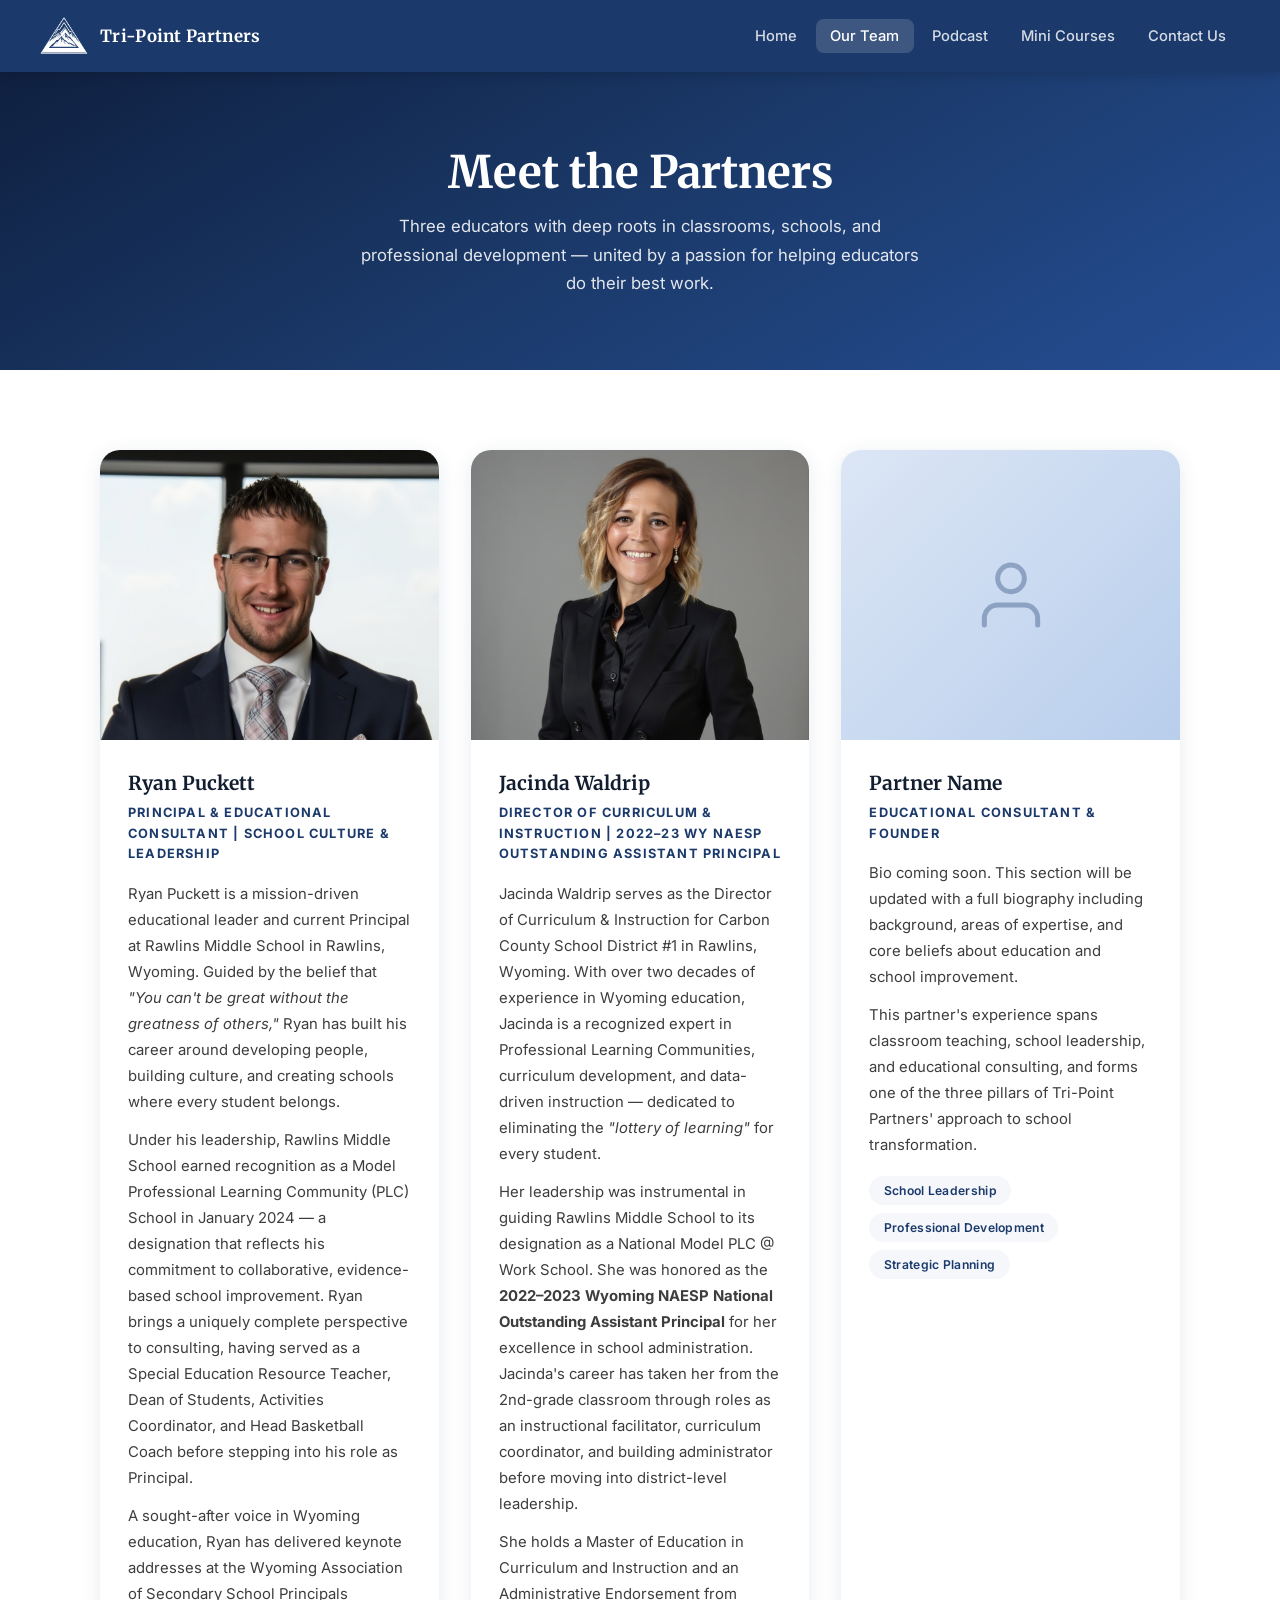
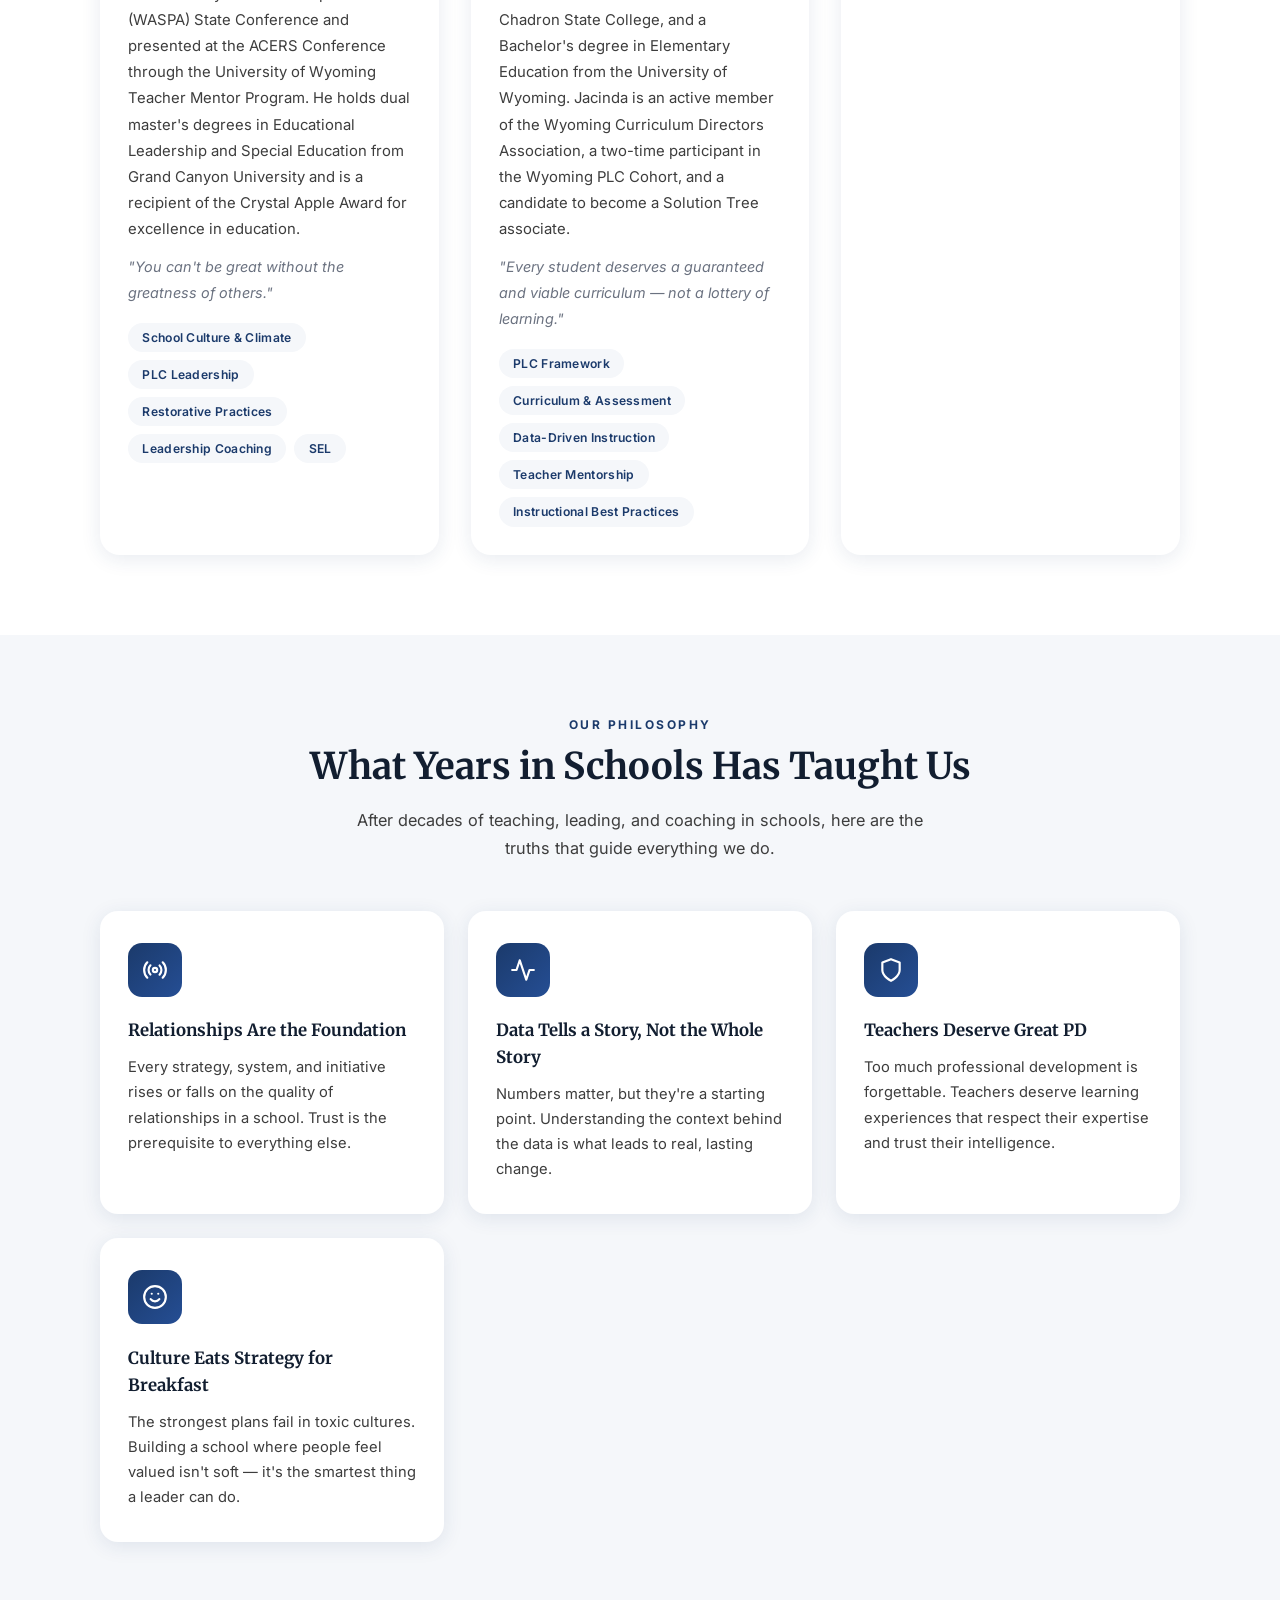
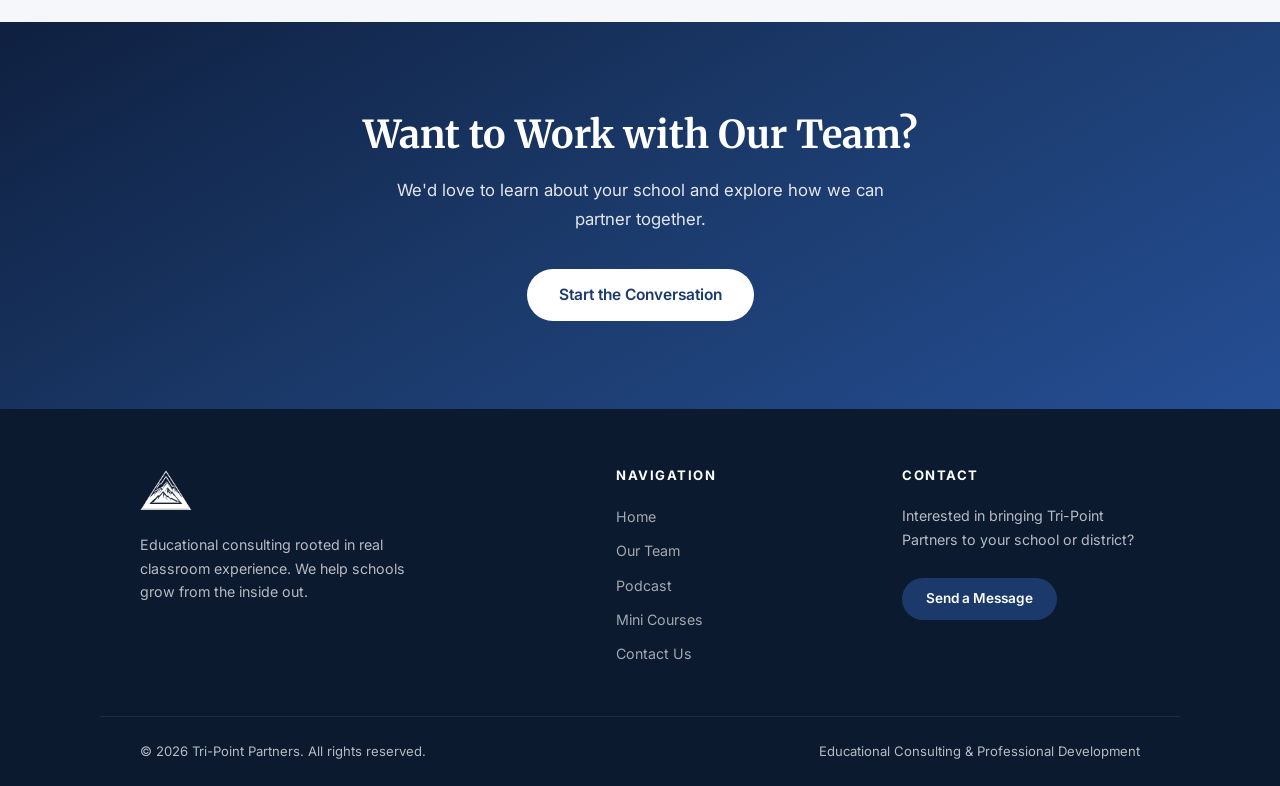
==== bios.html @ f0c5ad48 "Initial website setup with Claude" ====
<!DOCTYPE html>
<html lang="en">
<head>
  <meta charset="UTF-8" />
  <meta name="viewport" content="width=device-width, initial-scale=1.0" />
  <title>Our Team | Tri-Point Partners</title>
  <link rel="stylesheet" href="styles.css" />
</head>
<body>

  <!-- Navigation -->
  <nav>
    <a href="index.html" class="nav-logo">
      <img src="images/Trr-Point%20Partners%20Mountain%20Designs%20(1).png" alt="Tri-Point Partners Logo" />
      <span class="nav-logo-text">Tri-Point Partners</span>
    </a>
    <ul class="nav-links">
      <li><a href="index.html">Home</a></li>
      <li><a href="bios.html">Our Team</a></li>
      <li><a href="podcast.html">Podcast</a></li>
      <li><a href="courses.html">Mini Courses</a></li>
      <li><a href="contact.html">Contact Us</a></li>
    </ul>
    <button class="nav-hamburger" aria-label="Toggle menu">
      <span></span><span></span><span></span>
    </button>
  </nav>

  <!-- Page Header -->
  <div class="page-header">
    <h1>Meet the Partners</h1>
    <p>Three educators with deep roots in classrooms, schools, and professional development — united by a passion for helping educators do their best work.</p>
  </div>

  <!-- Bios Section -->
  <section>
    <div class="section-inner">
      <div class="bio-cards">

        <!-- Ryan Puckett -->
        <div class="bio-card">
          <img src="images/Puckett.jpg" alt="Ryan Puckett" />
          <div class="bio-card-body">
            <h3>Ryan Puckett</h3>
            <span class="bio-card-role">Principal &amp; Educational Consultant | School Culture &amp; Leadership</span>
            <p>
              Ryan Puckett is a mission-driven educational leader and current Principal at Rawlins Middle School in Rawlins, Wyoming. Guided by the belief that <em>"You can't be great without the greatness of others,"</em> Ryan has built his career around developing people, building culture, and creating schools where every student belongs.
            </p>
            <p style="margin-top: 0.75rem;">
              Under his leadership, Rawlins Middle School earned recognition as a Model Professional Learning Community (PLC) School in January 2024 — a designation that reflects his commitment to collaborative, evidence-based school improvement. Ryan brings a uniquely complete perspective to consulting, having served as a Special Education Resource Teacher, Dean of Students, Activities Coordinator, and Head Basketball Coach before stepping into his role as Principal.
            </p>
            <p style="margin-top: 0.75rem;">
              A sought-after voice in Wyoming education, Ryan has delivered keynote addresses at the Wyoming Association of Secondary School Principals (WASPA) State Conference and presented at the ACERS Conference through the University of Wyoming Teacher Mentor Program. He holds dual master's degrees in Educational Leadership and Special Education from Grand Canyon University and is a recipient of the Crystal Apple Award for excellence in education.
            </p>
            <p style="margin-top: 0.75rem;">
              <em style="font-size: 0.9rem; color: #6b7280;">"You can't be great without the greatness of others."</em>
            </p>
            <div class="bio-tags">
              <span class="tag">School Culture &amp; Climate</span>
              <span class="tag">PLC Leadership</span>
              <span class="tag">Restorative Practices</span>
              <span class="tag">Leadership Coaching</span>
              <span class="tag">SEL</span>
            </div>
          </div>
        </div>

        <!-- Jacinda Waldrip -->
        <div class="bio-card">
          <img src="images/Waldrip.jpg" alt="Jacinda Waldrip" />
          <div class="bio-card-body">
            <h3>Jacinda Waldrip</h3>
            <span class="bio-card-role">Director of Curriculum &amp; Instruction | 2022–23 WY NAESP Outstanding Assistant Principal</span>
            <p>
              Jacinda Waldrip serves as the Director of Curriculum &amp; Instruction for Carbon County School District #1 in Rawlins, Wyoming. With over two decades of experience in Wyoming education, Jacinda is a recognized expert in Professional Learning Communities, curriculum development, and data-driven instruction — dedicated to eliminating the <em>"lottery of learning"</em> for every student.
            </p>
            <p style="margin-top: 0.75rem;">
              Her leadership was instrumental in guiding Rawlins Middle School to its designation as a National Model PLC @ Work School. She was honored as the <strong>2022–2023 Wyoming NAESP National Outstanding Assistant Principal</strong> for her excellence in school administration. Jacinda's career has taken her from the 2nd-grade classroom through roles as an instructional facilitator, curriculum coordinator, and building administrator before moving into district-level leadership.
            </p>
            <p style="margin-top: 0.75rem;">
              She holds a Master of Education in Curriculum and Instruction and an Administrative Endorsement from Chadron State College, and a Bachelor's degree in Elementary Education from the University of Wyoming. Jacinda is an active member of the Wyoming Curriculum Directors Association, a two-time participant in the Wyoming PLC Cohort, and a candidate to become a Solution Tree associate.
            </p>
            <p style="margin-top: 0.75rem;">
              <em style="font-size: 0.9rem; color: #6b7280;">"Every student deserves a guaranteed and viable curriculum — not a lottery of learning."</em>
            </p>
            <div class="bio-tags">
              <span class="tag">PLC Framework</span>
              <span class="tag">Curriculum &amp; Assessment</span>
              <span class="tag">Data-Driven Instruction</span>
              <span class="tag">Teacher Mentorship</span>
              <span class="tag">Instructional Best Practices</span>
            </div>
          </div>
        </div>

        <!-- Third Partner Placeholder -->
        <div class="bio-card">
          <div class="bio-placeholder-photo">
            <svg viewBox="0 0 24 24" stroke-linecap="round" stroke-linejoin="round">
              <path d="M20 21v-2a4 4 0 0 0-4-4H8a4 4 0 0 0-4 4v2"/>
              <circle cx="12" cy="7" r="4"/>
            </svg>
          </div>
          <div class="bio-card-body">
            <h3>Partner Name</h3>
            <span class="bio-card-role">Educational Consultant &amp; Founder</span>
            <p>
              Bio coming soon. This section will be updated with a full biography including background, areas of expertise, and core beliefs about education and school improvement.
            </p>
            <p style="margin-top: 0.75rem;">
              This partner's experience spans classroom teaching, school leadership, and educational consulting, and forms one of the three pillars of Tri-Point Partners' approach to school transformation.
            </p>
            <div class="bio-tags">
              <span class="tag">School Leadership</span>
              <span class="tag">Professional Development</span>
              <span class="tag">Strategic Planning</span>
            </div>
          </div>
        </div>

      </div>
    </div>
  </section>

  <!-- What We've Learned -->
  <section class="bg-light">
    <div class="section-inner">
      <div class="section-header text-center" style="text-align: center;">
        <span class="section-label">Our Philosophy</span>
        <h2 class="section-title">What Years in Schools Has Taught Us</h2>
        <p class="section-subtitle" style="margin: 0 auto;">After decades of teaching, leading, and coaching in schools, here are the truths that guide everything we do.</p>
      </div>
      <div class="cards-grid" style="grid-template-columns: repeat(auto-fit, minmax(260px, 1fr));">
        <div class="card">
          <div class="card-icon">
            <svg viewBox="0 0 24 24"><path d="M4.9 19.1C1 15.2 1 8.8 4.9 4.9"/><path d="M7.8 16.2c-2.3-2.3-2.3-6.1 0-8.5"/><circle cx="12" cy="12" r="2"/><path d="M16.2 7.8c2.3 2.3 2.3 6.1 0 8.5"/><path d="M19.1 4.9C23 8.8 23 15.2 19.1 19.1"/></svg>
          </div>
          <h3>Relationships Are the Foundation</h3>
          <p>Every strategy, system, and initiative rises or falls on the quality of relationships in a school. Trust is the prerequisite to everything else.</p>
        </div>
        <div class="card">
          <div class="card-icon">
            <svg viewBox="0 0 24 24"><polyline points="22 12 18 12 15 21 9 3 6 12 2 12"/></svg>
          </div>
          <h3>Data Tells a Story, Not the Whole Story</h3>
          <p>Numbers matter, but they're a starting point. Understanding the context behind the data is what leads to real, lasting change.</p>
        </div>
        <div class="card">
          <div class="card-icon">
            <svg viewBox="0 0 24 24"><path d="M12 22s8-4 8-10V5l-8-3-8 3v7c0 6 8 10 8 10z"/></svg>
          </div>
          <h3>Teachers Deserve Great PD</h3>
          <p>Too much professional development is forgettable. Teachers deserve learning experiences that respect their expertise and trust their intelligence.</p>
        </div>
        <div class="card">
          <div class="card-icon">
            <svg viewBox="0 0 24 24"><circle cx="12" cy="12" r="10"/><path d="M8 14s1.5 2 4 2 4-2 4-2"/><line x1="9" y1="9" x2="9.01" y2="9"/><line x1="15" y1="9" x2="15.01" y2="9"/></svg>
          </div>
          <h3>Culture Eats Strategy for Breakfast</h3>
          <p>The strongest plans fail in toxic cultures. Building a school where people feel valued isn't soft — it's the smartest thing a leader can do.</p>
        </div>
      </div>
    </div>
  </section>

  <!-- CTA -->
  <div class="cta-section">
    <h2>Want to Work with Our Team?</h2>
    <p>We'd love to learn about your school and explore how we can partner together.</p>
    <a href="contact.html" class="btn btn-white">Start the Conversation</a>
  </div>

  <!-- Footer -->
  <footer>
    <div class="footer-main">
      <div class="footer-brand">
        <img src="images/Trr-Point%20Partners%20Mountain%20Designs%20(1).png" alt="Tri-Point Partners" />
        <p>Educational consulting rooted in real classroom experience. We help schools grow from the inside out.</p>
      </div>
      <div class="footer-col">
        <h4>Navigation</h4>
        <ul>
          <li><a href="index.html">Home</a></li>
          <li><a href="bios.html">Our Team</a></li>
          <li><a href="podcast.html">Podcast</a></li>
          <li><a href="courses.html">Mini Courses</a></li>
          <li><a href="contact.html">Contact Us</a></li>
        </ul>
      </div>
      <div class="footer-col">
        <h4>Contact</h4>
        <p>Interested in bringing Tri-Point Partners to your school or district?</p>
        <br />
        <a href="contact.html" class="btn btn-blue" style="font-size: 0.85rem; padding: 0.65rem 1.5rem;">Send a Message</a>
      </div>
    </div>
    <div class="footer-bottom">
      <span>&copy; 2026 Tri-Point Partners. All rights reserved.</span>
      <span>Educational Consulting &amp; Professional Development</span>
    </div>
  </footer>

  <script src="script.js"></script>
</body>
</html>
---- styles.css ----
@import url('https://fonts.googleapis.com/css2?family=Merriweather:wght@400;700&family=Inter:wght@400;500;600;700&display=swap');

*, *::before, *::after {
  margin: 0;
  padding: 0;
  box-sizing: border-box;
}

:root {
  --blue: #1B3A6B;
  --blue-hover: #254e94;
  --white: #FFFFFF;
  --dark-gray: #3D3D3D;
  --light-bg: #F5F7FA;
  --border: #E5E7EB;
  --shadow: 0 4px 20px rgba(27, 58, 107, 0.10);
  --shadow-hover: 0 10px 36px rgba(27, 58, 107, 0.18);
}

body {
  font-family: 'Inter', sans-serif;
  background: var(--white);
  color: var(--dark-gray);
  line-height: 1.6;
}

/* ── Navigation ─────────────────────────────── */
nav {
  background: var(--blue);
  padding: 0 2.5rem;
  position: sticky;
  top: 0;
  z-index: 100;
  display: flex;
  align-items: center;
  justify-content: space-between;
  height: 72px;
  box-shadow: 0 2px 12px rgba(0, 0, 0, 0.18);
}

.nav-logo {
  display: flex;
  align-items: center;
  gap: 12px;
  text-decoration: none;
}

.nav-logo img {
  height: 48px;
  width: auto;
  filter: brightness(0) invert(1);
}

.nav-logo-text {
  color: white;
  font-family: 'Merriweather', serif;
  font-weight: 700;
  font-size: 1.05rem;
  letter-spacing: 0.3px;
  line-height: 1.2;
}

.nav-links {
  display: flex;
  gap: 0.25rem;
  list-style: none;
}

.nav-links li a {
  color: rgba(255, 255, 255, 0.82);
  text-decoration: none;
  padding: 0.5rem 0.9rem;
  border-radius: 8px;
  font-size: 0.92rem;
  font-weight: 500;
  transition: background 0.2s, color 0.2s;
  white-space: nowrap;
}

.nav-links li a:hover,
.nav-links li a.active {
  background: rgba(255, 255, 255, 0.15);
  color: white;
}

.nav-hamburger {
  display: none;
  flex-direction: column;
  gap: 5px;
  cursor: pointer;
  padding: 8px;
  background: none;
  border: none;
}

.nav-hamburger span {
  display: block;
  width: 24px;
  height: 2px;
  background: white;
  border-radius: 2px;
  transition: all 0.3s;
}

/* ── Hero ─────────────────────────────────── */
.hero {
  background: linear-gradient(150deg, #0f2040 0%, var(--blue) 45%, #254e94 100%);
  color: white;
  padding: 6rem 2rem 5rem;
  text-align: center;
  position: relative;
  overflow: hidden;
}

.hero::before {
  content: '';
  position: absolute;
  inset: 0;
  background: url("data:image/svg+xml,%3Csvg width='60' height='60' viewBox='0 0 60 60' xmlns='http://www.w3.org/2000/svg'%3E%3Cg fill='none' fill-rule='evenodd'%3E%3Cg fill='%23ffffff' fill-opacity='0.03'%3E%3Cpath d='M36 34v-4h-2v4h-4v2h4v4h2v-4h4v-2h-4zm0-30V0h-2v4h-4v2h4v4h2V6h4V4h-4zM6 34v-4H4v4H0v2h4v4h2v-4h4v-2H6zM6 4V0H4v4H0v2h4v4h2V6h4V4H6z'/%3E%3C/g%3E%3C/g%3E%3C/svg%3E");
}

.hero-content {
  position: relative;
  z-index: 1;
}

.hero-logo {
  width: 110px;
  height: auto;
  filter: brightness(0) invert(1);
  margin-bottom: 2rem;
  animation: fadeInDown 0.7s ease both;
}

.hero h1 {
  font-family: 'Merriweather', serif;
  font-size: clamp(2rem, 5vw, 3.2rem);
  font-weight: 700;
  margin-bottom: 1.1rem;
  line-height: 1.25;
  animation: fadeInUp 0.7s ease 0.1s both;
}

.hero p {
  font-size: 1.1rem;
  opacity: 0.9;
  max-width: 580px;
  margin: 0 auto 2.25rem;
  animation: fadeInUp 0.7s ease 0.2s both;
}

.hero-btns {
  display: flex;
  gap: 1rem;
  justify-content: center;
  flex-wrap: wrap;
  animation: fadeInUp 0.7s ease 0.3s both;
}

@keyframes fadeInDown {
  from { opacity: 0; transform: translateY(-20px); }
  to   { opacity: 1; transform: translateY(0); }
}
@keyframes fadeInUp {
  from { opacity: 0; transform: translateY(20px); }
  to   { opacity: 1; transform: translateY(0); }
}

/* ── Buttons ─────────────────────────────── */
.btn {
  display: inline-block;
  padding: 0.85rem 2rem;
  border-radius: 50px;
  font-size: 0.97rem;
  font-weight: 600;
  text-decoration: none;
  cursor: pointer;
  transition: all 0.22s;
  border: none;
  font-family: 'Inter', sans-serif;
}

.btn-white {
  background: white;
  color: var(--blue);
}

.btn-white:hover {
  background: #eef2fc;
  transform: translateY(-2px);
  box-shadow: 0 8px 24px rgba(0, 0, 0, 0.15);
}

.btn-outline-white {
  background: transparent;
  color: white;
  border: 2px solid rgba(255, 255, 255, 0.7);
}

.btn-outline-white:hover {
  background: rgba(255, 255, 255, 0.12);
  border-color: white;
  transform: translateY(-2px);
}

.btn-blue {
  background: var(--blue);
  color: white;
}

.btn-blue:hover {
  background: var(--blue-hover);
  transform: translateY(-2px);
  box-shadow: 0 8px 24px rgba(27, 58, 107, 0.3);
}

.btn-blue-outline {
  background: transparent;
  color: var(--blue);
  border: 2px solid var(--blue);
}

.btn-blue-outline:hover {
  background: var(--blue);
  color: white;
  transform: translateY(-2px);
}

/* ── Section Base ───────────────────────── */
section {
  padding: 5rem 2rem;
}

.section-inner {
  max-width: 1080px;
  margin: 0 auto;
}

.section-header {
  margin-bottom: 3rem;
}

.section-label {
  text-transform: uppercase;
  letter-spacing: 2.5px;
  font-size: 0.75rem;
  color: var(--blue);
  font-weight: 700;
  margin-bottom: 0.6rem;
  display: block;
}

.section-title {
  font-family: 'Merriweather', serif;
  font-size: clamp(1.6rem, 3vw, 2.3rem);
  color: #121e30;
  margin-bottom: 0.9rem;
  line-height: 1.3;
}

.section-subtitle {
  font-size: 1.02rem;
  color: var(--dark-gray);
  max-width: 600px;
  line-height: 1.75;
}

.bg-light {
  background: var(--light-bg);
}

.text-center .section-subtitle {
  margin: 0 auto;
}

/* ── Service Cards ───────────────────────── */
.cards-grid {
  display: grid;
  grid-template-columns: repeat(auto-fit, minmax(230px, 1fr));
  gap: 1.5rem;
}

.card {
  background: white;
  border-radius: 18px;
  padding: 2rem 1.75rem;
  box-shadow: var(--shadow);
  transition: transform 0.22s, box-shadow 0.22s;
}

.card:hover {
  transform: translateY(-5px);
  box-shadow: var(--shadow-hover);
}

.card-icon {
  width: 54px;
  height: 54px;
  background: linear-gradient(135deg, var(--blue), #254e94);
  border-radius: 14px;
  display: flex;
  align-items: center;
  justify-content: center;
  margin-bottom: 1.3rem;
}

.card-icon svg {
  width: 26px;
  height: 26px;
  fill: none;
  stroke: white;
  stroke-width: 2;
  stroke-linecap: round;
  stroke-linejoin: round;
}

.card h3 {
  font-family: 'Merriweather', serif;
  font-size: 1.05rem;
  color: #121e30;
  margin-bottom: 0.7rem;
}

.card p {
  font-size: 0.92rem;
  color: var(--dark-gray);
  line-height: 1.7;
}

.card-link {
  display: inline-block;
  margin-top: 1.1rem;
  font-size: 0.88rem;
  font-weight: 600;
  color: var(--blue);
  text-decoration: none;
}

.card-link:hover {
  text-decoration: underline;
}

/* ── Bio Cards ───────────────────────────── */
.bio-cards {
  display: grid;
  grid-template-columns: repeat(auto-fit, minmax(300px, 1fr));
  gap: 2rem;
}

.bio-card {
  background: white;
  border-radius: 20px;
  overflow: hidden;
  box-shadow: var(--shadow);
  transition: transform 0.22s, box-shadow 0.22s;
}

.bio-card:hover {
  transform: translateY(-5px);
  box-shadow: var(--shadow-hover);
}

.bio-card img {
  width: 100%;
  height: 290px;
  object-fit: cover;
  object-position: center top;
  display: block;
}

.bio-placeholder-photo {
  width: 100%;
  height: 290px;
  background: linear-gradient(135deg, #dce6f5, #b8ceec);
  display: flex;
  align-items: center;
  justify-content: center;
}

.bio-placeholder-photo svg {
  width: 80px;
  height: 80px;
  stroke: rgba(27, 58, 107, 0.35);
  fill: none;
  stroke-width: 1.5;
}

.bio-card-body {
  padding: 1.75rem;
}

.bio-card-body h3 {
  font-family: 'Merriweather', serif;
  font-size: 1.2rem;
  color: #121e30;
  margin-bottom: 0.3rem;
}

.bio-card-role {
  font-size: 0.8rem;
  color: var(--blue);
  font-weight: 700;
  text-transform: uppercase;
  letter-spacing: 1.2px;
  margin-bottom: 1rem;
  display: block;
}

.bio-card-body p {
  font-size: 0.93rem;
  color: var(--dark-gray);
  line-height: 1.75;
}

.bio-tags {
  display: flex;
  flex-wrap: wrap;
  gap: 0.5rem;
  margin-top: 1.1rem;
}

.tag {
  background: var(--light-bg);
  color: var(--blue);
  border-radius: 50px;
  padding: 0.3rem 0.9rem;
  font-size: 0.76rem;
  font-weight: 600;
  letter-spacing: 0.3px;
}

/* ── Page Header ─────────────────────────── */
.page-header {
  background: linear-gradient(150deg, #0f2040 0%, var(--blue) 50%, #254e94 100%);
  color: white;
  padding: 4.5rem 2rem;
  text-align: center;
}

.page-header h1 {
  font-family: 'Merriweather', serif;
  font-size: clamp(1.8rem, 4vw, 2.8rem);
  margin-bottom: 0.75rem;
  line-height: 1.25;
}

.page-header p {
  font-size: 1.05rem;
  opacity: 0.88;
  max-width: 580px;
  margin: 0 auto;
  line-height: 1.7;
}

/* ── Podcast ─────────────────────────────── */
.podcast-featured {
  background: linear-gradient(135deg, var(--blue), #254e94);
  border-radius: 20px;
  padding: 2.5rem;
  color: white;
  margin-bottom: 3rem;
  display: flex;
  align-items: center;
  gap: 2rem;
  flex-wrap: wrap;
}

.podcast-featured-artwork {
  width: 130px;
  height: 130px;
  border-radius: 16px;
  background: rgba(255,255,255,0.15);
  flex-shrink: 0;
  display: flex;
  align-items: center;
  justify-content: center;
  overflow: hidden;
}

.podcast-featured-artwork img {
  width: 100%;
  height: 100%;
  object-fit: cover;
  border-radius: 16px;
}

.podcast-featured-info {
  flex: 1;
  min-width: 220px;
}

.podcast-featured-info .badge {
  background: rgba(255,255,255,0.2);
  color: white;
  font-size: 0.75rem;
  font-weight: 700;
  text-transform: uppercase;
  letter-spacing: 1.5px;
  padding: 0.3rem 0.8rem;
  border-radius: 50px;
  display: inline-block;
  margin-bottom: 0.75rem;
}

.podcast-featured-info h3 {
  font-family: 'Merriweather', serif;
  font-size: 1.3rem;
  margin-bottom: 0.6rem;
  line-height: 1.3;
}

.podcast-featured-info p {
  font-size: 0.93rem;
  opacity: 0.88;
  line-height: 1.6;
  margin-bottom: 1.25rem;
}

.episode-list {
  display: flex;
  flex-direction: column;
  gap: 1rem;
}

.episode-item {
  background: white;
  border-radius: 14px;
  padding: 1.5rem 1.75rem;
  box-shadow: var(--shadow);
  display: grid;
  grid-template-columns: 48px 1fr auto;
  gap: 1.25rem;
  align-items: center;
  transition: transform 0.2s, box-shadow 0.2s;
}

.episode-item:hover {
  transform: translateX(4px);
  box-shadow: var(--shadow-hover);
}

.ep-num {
  width: 48px;
  height: 48px;
  background: linear-gradient(135deg, var(--blue), #254e94);
  border-radius: 50%;
  display: flex;
  align-items: center;
  justify-content: center;
  color: white;
  font-weight: 700;
  font-size: 0.85rem;
  flex-shrink: 0;
}

.ep-info h4 {
  font-family: 'Merriweather', serif;
  font-size: 0.98rem;
  color: #121e30;
  margin-bottom: 0.3rem;
  line-height: 1.4;
}

.ep-info p {
  font-size: 0.86rem;
  color: var(--dark-gray);
  line-height: 1.5;
}

.ep-meta {
  font-size: 0.78rem;
  color: #9CA3AF;
  margin-top: 0.25rem;
}

.ep-play {
  width: 42px;
  height: 42px;
  background: var(--blue);
  border-radius: 50%;
  display: flex;
  align-items: center;
  justify-content: center;
  flex-shrink: 0;
  border: none;
  cursor: pointer;
  transition: background 0.2s, transform 0.2s;
}

.ep-play:hover {
  background: var(--blue-hover);
  transform: scale(1.1);
}

.ep-play svg {
  fill: white;
  margin-left: 2px;
}

.platform-row {
  display: flex;
  gap: 1rem;
  flex-wrap: wrap;
  margin-top: 2.5rem;
  align-items: center;
}

.platform-row p {
  font-weight: 600;
  color: var(--dark-gray);
  font-size: 0.92rem;
}

.platform-badge {
  display: flex;
  align-items: center;
  gap: 0.5rem;
  background: white;
  border: 2px solid var(--border);
  border-radius: 50px;
  padding: 0.55rem 1.1rem;
  font-size: 0.87rem;
  font-weight: 600;
  color: var(--dark-gray);
  text-decoration: none;
  transition: border-color 0.2s, color 0.2s, transform 0.2s;
}

.platform-badge:hover {
  border-color: var(--blue);
  color: var(--blue);
  transform: translateY(-2px);
}

/* ── Mini Courses ────────────────────────── */
.courses-grid {
  display: grid;
  grid-template-columns: repeat(auto-fit, minmax(310px, 1fr));
  gap: 2rem;
}

.course-card {
  background: white;
  border-radius: 20px;
  overflow: hidden;
  box-shadow: var(--shadow);
  transition: transform 0.22s, box-shadow 0.22s;
}

.course-card:hover {
  transform: translateY(-5px);
  box-shadow: var(--shadow-hover);
}

.course-card-header {
  background: linear-gradient(135deg, var(--blue), #254e94);
  padding: 1.75rem;
  display: flex;
  align-items: center;
  gap: 1.1rem;
}

.course-card-header img {
  width: 62px;
  height: 62px;
  border-radius: 50%;
  object-fit: cover;
  object-position: center top;
  border: 3px solid rgba(255, 255, 255, 0.3);
  flex-shrink: 0;
}

.course-header-placeholder {
  width: 62px;
  height: 62px;
  border-radius: 50%;
  background: rgba(255,255,255,0.2);
  border: 3px solid rgba(255, 255, 255, 0.3);
  flex-shrink: 0;
  display: flex;
  align-items: center;
  justify-content: center;
}

.course-header-placeholder svg {
  width: 32px;
  height: 32px;
  stroke: rgba(255,255,255,0.8);
  fill: none;
  stroke-width: 1.5;
}

.course-card-header-info h3 {
  font-family: 'Merriweather', serif;
  font-size: 1.05rem;
  color: white;
  margin-bottom: 0.2rem;
  line-height: 1.3;
}

.course-card-header-info span {
  font-size: 0.8rem;
  color: rgba(255, 255, 255, 0.72);
  font-weight: 500;
}

.course-card-body {
  padding: 1.75rem;
}

.course-card-body h4 {
  font-family: 'Merriweather', serif;
  font-size: 1rem;
  color: #121e30;
  margin-bottom: 0.7rem;
}

.course-card-body > p {
  font-size: 0.92rem;
  color: var(--dark-gray);
  line-height: 1.7;
  margin-bottom: 1.25rem;
}

.course-topics {
  list-style: none;
  margin-bottom: 1.5rem;
}

.course-topics li {
  font-size: 0.88rem;
  color: var(--dark-gray);
  padding: 0.35rem 0 0.35rem 1.25rem;
  position: relative;
  border-bottom: 1px solid var(--border);
}

.course-topics li:last-child {
  border-bottom: none;
}

.course-topics li::before {
  content: '';
  position: absolute;
  left: 0;
  top: 50%;
  transform: translateY(-50%);
  width: 7px;
  height: 7px;
  background: var(--blue);
  border-radius: 50%;
}

/* ── Contact ─────────────────────────────── */
.contact-wrapper {
  display: grid;
  grid-template-columns: 1fr 1.6fr;
  gap: 3.5rem;
  align-items: start;
}

.contact-info h3 {
  font-family: 'Merriweather', serif;
  font-size: 1.5rem;
  color: #121e30;
  margin-bottom: 1rem;
  line-height: 1.3;
}

.contact-info > p {
  font-size: 0.97rem;
  color: var(--dark-gray);
  line-height: 1.75;
  margin-bottom: 2rem;
}

.contact-item {
  background: var(--light-bg);
  border-left: 4px solid var(--blue);
  border-radius: 0 12px 12px 0;
  padding: 1.1rem 1.4rem;
  margin-bottom: 1rem;
}

.contact-item h4 {
  font-size: 0.88rem;
  font-weight: 700;
  color: var(--blue);
  margin-bottom: 0.3rem;
  text-transform: uppercase;
  letter-spacing: 0.8px;
}

.contact-item p {
  font-size: 0.9rem;
  color: var(--dark-gray);
  line-height: 1.5;
}

.contact-form-card {
  background: white;
  border-radius: 20px;
  padding: 2.5rem;
  box-shadow: var(--shadow);
}

.contact-form-card h3 {
  font-family: 'Merriweather', serif;
  font-size: 1.25rem;
  color: #121e30;
  margin-bottom: 1.75rem;
}

.form-row {
  display: grid;
  grid-template-columns: 1fr 1fr;
  gap: 1rem;
}

.form-group {
  display: flex;
  flex-direction: column;
  gap: 0.45rem;
  margin-bottom: 1.2rem;
}

.form-group label {
  font-size: 0.86rem;
  font-weight: 600;
  color: #121e30;
}

.form-group input,
.form-group select,
.form-group textarea {
  padding: 0.78rem 1rem;
  border: 2px solid var(--border);
  border-radius: 10px;
  font-family: 'Inter', sans-serif;
  font-size: 0.93rem;
  color: var(--dark-gray);
  background: var(--light-bg);
  transition: border-color 0.2s, background 0.2s;
  outline: none;
  width: 100%;
}

.form-group input:focus,
.form-group select:focus,
.form-group textarea:focus {
  border-color: var(--blue);
  background: white;
}

.form-group textarea {
  resize: vertical;
  min-height: 120px;
}

.form-success {
  display: none;
  background: #e8f5e9;
  border: 2px solid #66bb6a;
  border-radius: 12px;
  padding: 1.25rem;
  text-align: center;
  color: #2e7d32;
  font-weight: 600;
  margin-top: 1rem;
  font-size: 0.95rem;
}

/* ── CTA Section ─────────────────────────── */
.cta-section {
  background: linear-gradient(150deg, #0f2040 0%, var(--blue) 50%, #254e94 100%);
  color: white;
  text-align: center;
  padding: 5.5rem 2rem;
}

.cta-section h2 {
  font-family: 'Merriweather', serif;
  font-size: clamp(1.7rem, 3vw, 2.4rem);
  margin-bottom: 1rem;
  line-height: 1.3;
}

.cta-section p {
  font-size: 1.05rem;
  opacity: 0.88;
  max-width: 520px;
  margin: 0 auto 2.25rem;
  line-height: 1.7;
}

/* ── Divider ─────────────────────────────── */
.divider {
  width: 60px;
  height: 4px;
  background: var(--blue);
  border-radius: 2px;
  margin-bottom: 1.5rem;
}

/* ── Mission / Stats ─────────────────────── */
.stats-row {
  display: grid;
  grid-template-columns: repeat(3, 1fr);
  gap: 2rem;
  margin-top: 3rem;
}

.stat-box {
  text-align: center;
  padding: 2rem 1rem;
  background: white;
  border-radius: 16px;
  box-shadow: var(--shadow);
}

.stat-box .stat-number {
  font-family: 'Merriweather', serif;
  font-size: 2.5rem;
  font-weight: 700;
  color: var(--blue);
  display: block;
  margin-bottom: 0.5rem;
}

.stat-box p {
  font-size: 0.92rem;
  color: var(--dark-gray);
  line-height: 1.5;
}

/* ── Team Preview (Home) ─────────────────── */
.team-preview {
  display: grid;
  grid-template-columns: repeat(auto-fit, minmax(200px, 1fr));
  gap: 1.5rem;
}

.team-preview-card {
  text-align: center;
  text-decoration: none;
  color: inherit;
}

.team-preview-card img {
  width: 140px;
  height: 140px;
  border-radius: 50%;
  object-fit: cover;
  object-position: center top;
  border: 4px solid white;
  box-shadow: 0 4px 20px rgba(27, 58, 107, 0.15);
  margin-bottom: 1rem;
  transition: transform 0.2s, box-shadow 0.2s;
  display: block;
  margin-left: auto;
  margin-right: auto;
}

.team-preview-placeholder {
  width: 140px;
  height: 140px;
  border-radius: 50%;
  background: linear-gradient(135deg, #dce6f5, #b8ceec);
  border: 4px solid white;
  box-shadow: 0 4px 20px rgba(27, 58, 107, 0.15);
  margin: 0 auto 1rem;
  display: flex;
  align-items: center;
  justify-content: center;
  transition: transform 0.2s;
}

.team-preview-placeholder svg {
  width: 50px;
  height: 50px;
  stroke: rgba(27,58,107,0.4);
  fill: none;
  stroke-width: 1.5;
}

.team-preview-card:hover img,
.team-preview-card:hover .team-preview-placeholder {
  transform: scale(1.05);
  box-shadow: 0 8px 28px rgba(27, 58, 107, 0.22);
}

.team-preview-card h4 {
  font-family: 'Merriweather', serif;
  font-size: 1rem;
  color: #121e30;
  margin-bottom: 0.3rem;
}

.team-preview-card span {
  font-size: 0.82rem;
  color: var(--blue);
  font-weight: 600;
}

/* ── Footer ──────────────────────────────── */
footer {
  background: #0c1a30;
  color: rgba(255, 255, 255, 0.7);
}

.footer-main {
  padding: 3.5rem 2.5rem 2.5rem;
  max-width: 1080px;
  margin: 0 auto;
  display: grid;
  grid-template-columns: 1.8fr 1fr 1fr;
  gap: 3rem;
}

.footer-brand img {
  height: 52px;
  filter: brightness(0) invert(1);
  margin-bottom: 1rem;
  display: block;
}

.footer-brand p {
  font-size: 0.89rem;
  line-height: 1.65;
  max-width: 280px;
}

.footer-col h4 {
  color: white;
  font-size: 0.82rem;
  font-weight: 700;
  letter-spacing: 1.5px;
  text-transform: uppercase;
  margin-bottom: 1.1rem;
}

.footer-col ul {
  list-style: none;
}

.footer-col ul li {
  margin-bottom: 0.55rem;
}

.footer-col ul li a {
  color: rgba(255, 255, 255, 0.62);
  text-decoration: none;
  font-size: 0.89rem;
  transition: color 0.2s;
}

.footer-col ul li a:hover {
  color: white;
}

.footer-col p {
  font-size: 0.89rem;
  line-height: 1.7;
}

.footer-bottom {
  border-top: 1px solid rgba(255, 255, 255, 0.08);
  padding: 1.5rem 2.5rem;
  max-width: 1080px;
  margin: 0 auto;
  display: flex;
  justify-content: space-between;
  align-items: center;
  font-size: 0.82rem;
}

/* ── Responsive ──────────────────────────── */
@media (max-width: 820px) {
  .contact-wrapper {
    grid-template-columns: 1fr;
  }

  .two-col-grid {
    grid-template-columns: 1fr !important;
    gap: 2.5rem !important;
  }

  .stats-row {
    grid-template-columns: 1fr;
    gap: 1rem;
  }

  .footer-main {
    grid-template-columns: 1fr;
    gap: 2rem;
  }

  .footer-bottom {
    flex-direction: column;
    gap: 0.5rem;
    text-align: center;
  }
}

@media (max-width: 640px) {
  nav {
    padding: 0 1.25rem;
  }

  .nav-links {
    display: none;
    position: absolute;
    top: 72px;
    left: 0;
    right: 0;
    background: var(--blue);
    flex-direction: column;
    padding: 0.75rem 1.25rem 1.25rem;
    gap: 0.15rem;
    box-shadow: 0 6px 20px rgba(0, 0, 0, 0.2);
  }

  .nav-links.open {
    display: flex;
  }

  .nav-hamburger {
    display: flex;
  }

  section {
    padding: 3.5rem 1.25rem;
  }

  .hero {
    padding: 4rem 1.25rem 3.5rem;
  }

  .form-row {
    grid-template-columns: 1fr;
  }

  .contact-form-card {
    padding: 1.75rem 1.25rem;
  }

  .episode-item {
    grid-template-columns: 48px 1fr;
  }

  .ep-play {
    display: none;
  }

  .podcast-featured {
    flex-direction: column;
  }

  .footer-main {
    padding: 2.5rem 1.25rem 2rem;
  }

  .footer-bottom {
    padding: 1.25rem;
  }
}
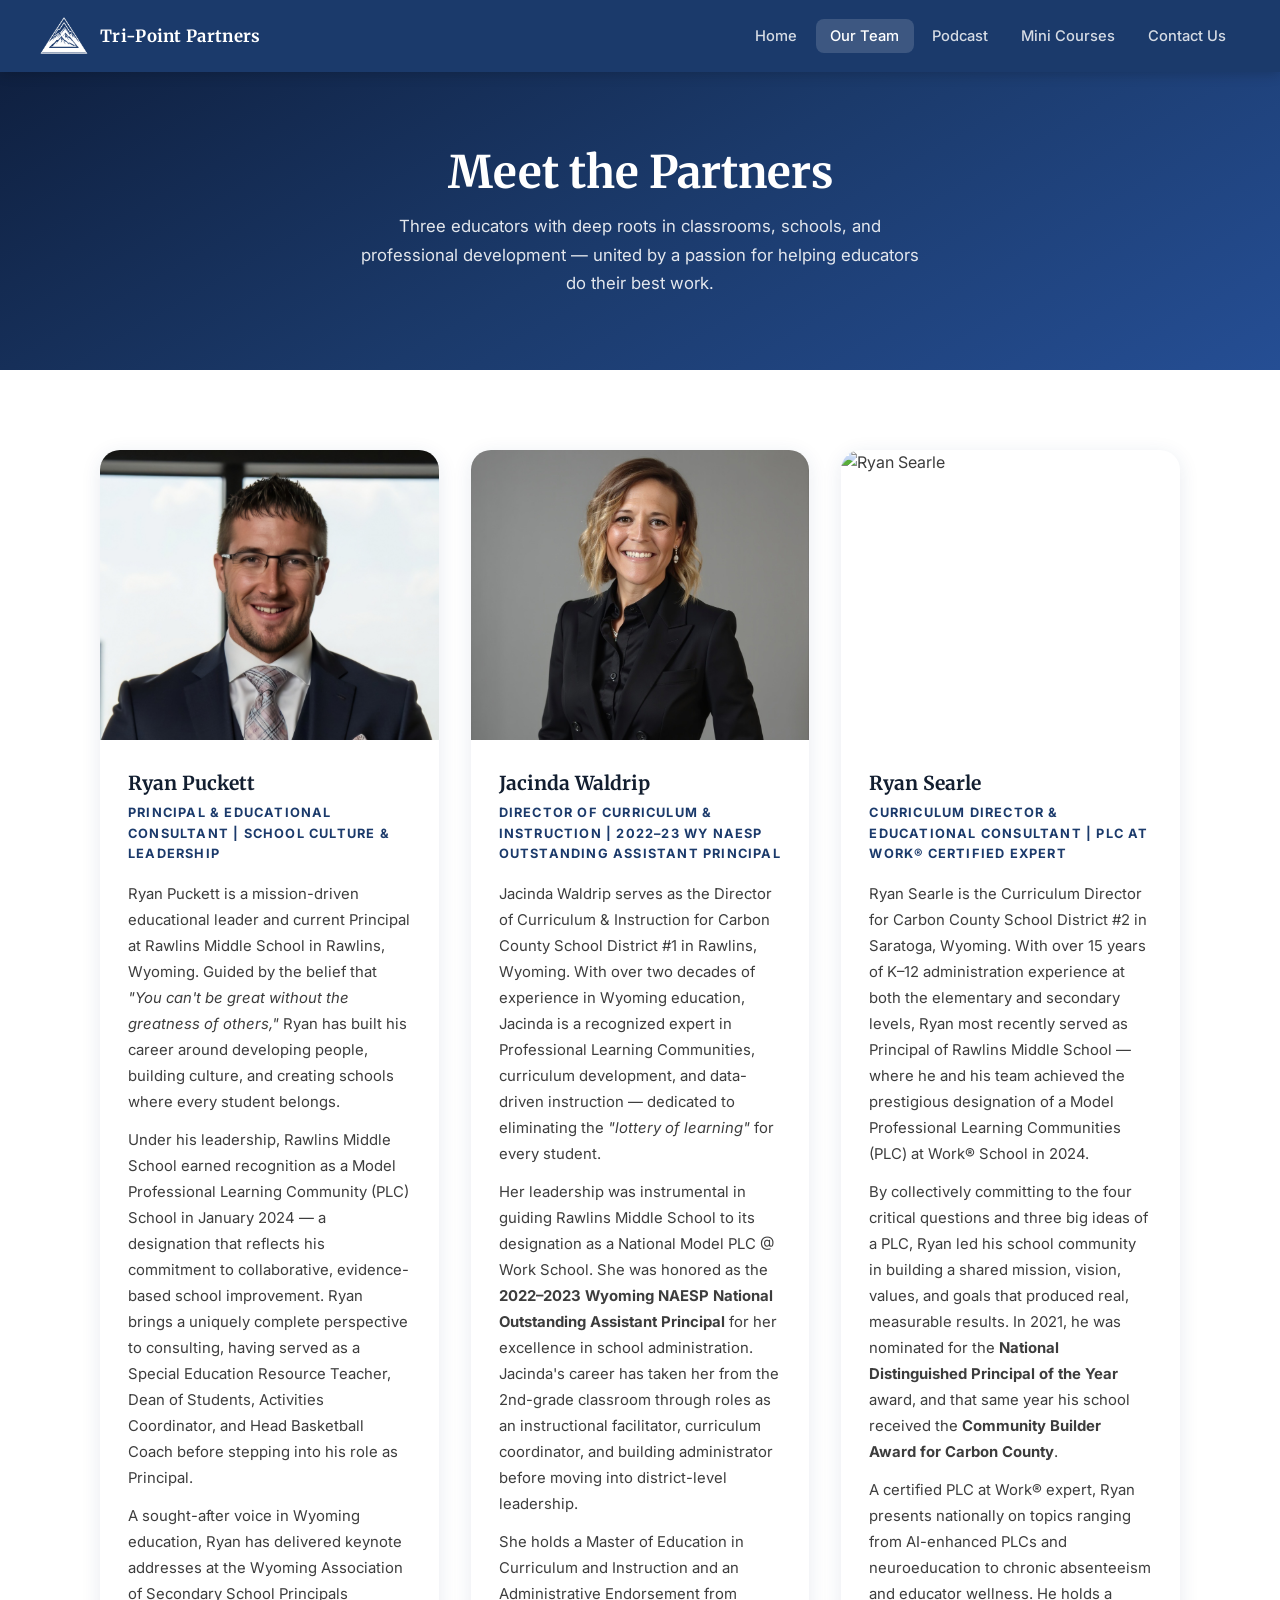
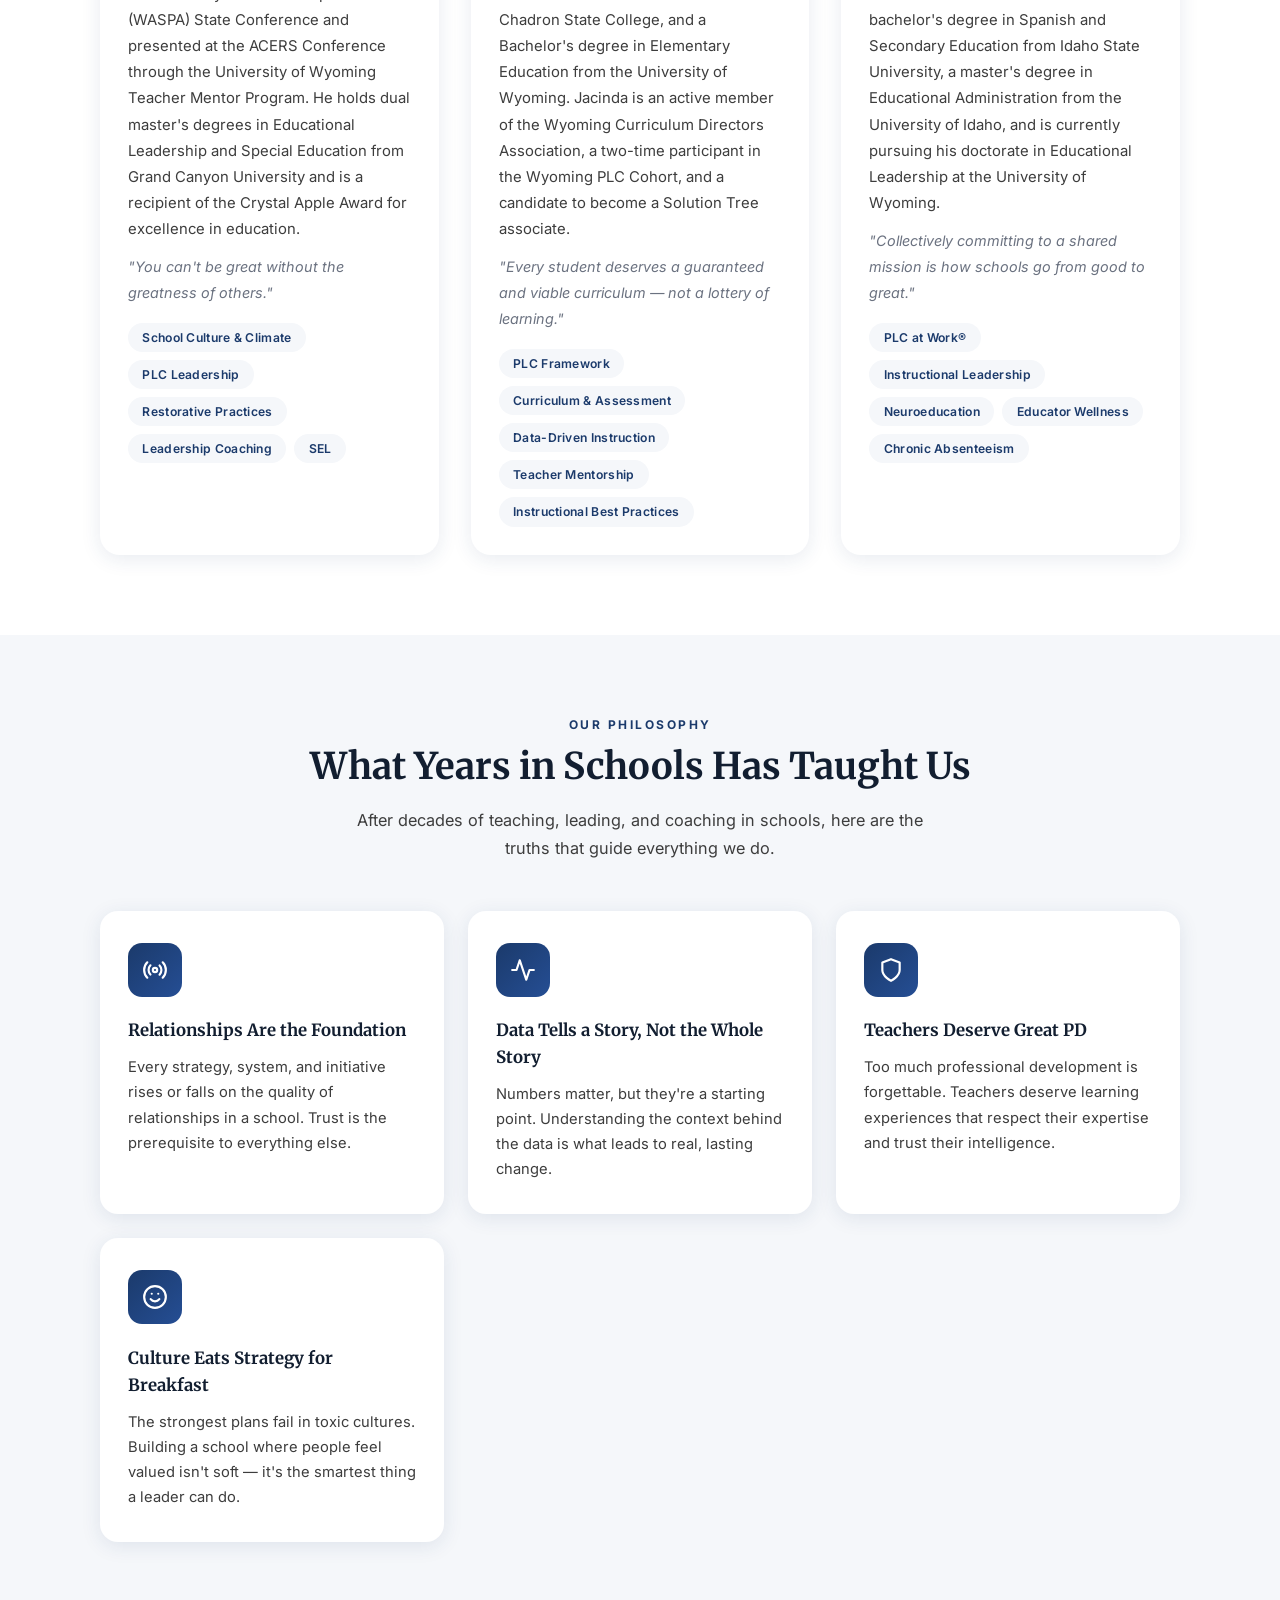
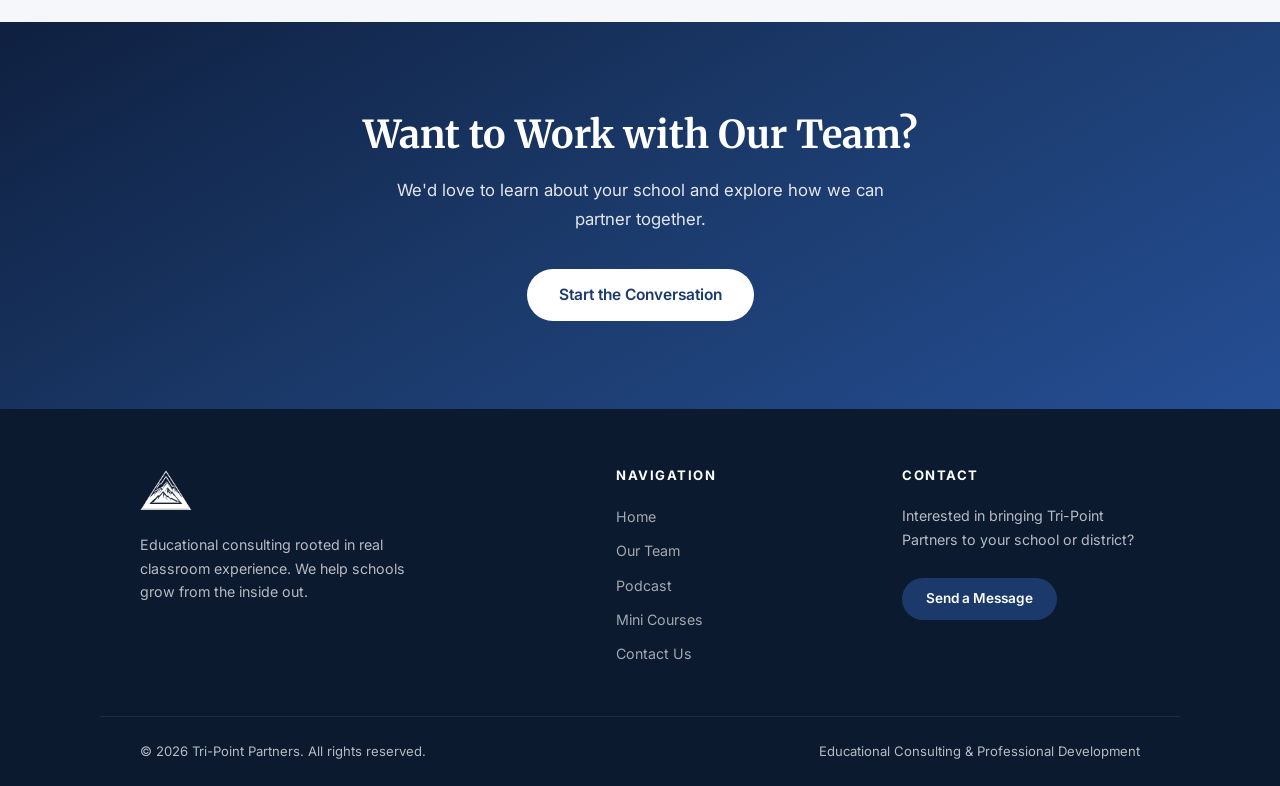
==== commit ee26a14d: "Added Ryan Searle bio and image" ====
--- a/bios.html
+++ b/bios.html
@@ -93,27 +93,30 @@
           </div>
         </div>
 
-        <!-- Third Partner Placeholder -->
+        <!-- Ryan Searle -->
         <div class="bio-card">
-          <div class="bio-placeholder-photo">
-            <svg viewBox="0 0 24 24" stroke-linecap="round" stroke-linejoin="round">
-              <path d="M20 21v-2a4 4 0 0 0-4-4H8a4 4 0 0 0-4 4v2"/>
-              <circle cx="12" cy="7" r="4"/>
-            </svg>
-          </div>
+          <img src="images/Gemini_Generated_Image_mda62rmda62rmda6.png" alt="Ryan Searle" />
           <div class="bio-card-body">
-            <h3>Partner Name</h3>
-            <span class="bio-card-role">Educational Consultant &amp; Founder</span>
+            <h3>Ryan Searle</h3>
+            <span class="bio-card-role">Curriculum Director &amp; Educational Consultant | PLC at Work® Certified Expert</span>
             <p>
-              Bio coming soon. This section will be updated with a full biography including background, areas of expertise, and core beliefs about education and school improvement.
-            </p>
-            <p style="margin-top: 0.75rem;">
-              This partner's experience spans classroom teaching, school leadership, and educational consulting, and forms one of the three pillars of Tri-Point Partners' approach to school transformation.
+              Ryan Searle is the Curriculum Director for Carbon County School District #2 in Saratoga, Wyoming. With over 15 years of K–12 administration experience at both the elementary and secondary levels, Ryan most recently served as Principal of Rawlins Middle School — where he and his team achieved the prestigious designation of a Model Professional Learning Communities (PLC) at Work® School in 2024.
+            </p>
+            <p style="margin-top: 0.75rem;">
+              By collectively committing to the four critical questions and three big ideas of a PLC, Ryan led his school community in building a shared mission, vision, values, and goals that produced real, measurable results. In 2021, he was nominated for the <strong>National Distinguished Principal of the Year</strong> award, and that same year his school received the <strong>Community Builder Award for Carbon County</strong>.
+            </p>
+            <p style="margin-top: 0.75rem;">
+              A certified PLC at Work® expert, Ryan presents nationally on topics ranging from AI-enhanced PLCs and neuroeducation to chronic absenteeism and educator wellness. He holds a bachelor's degree in Spanish and Secondary Education from Idaho State University, a master's degree in Educational Administration from the University of Idaho, and is currently pursuing his doctorate in Educational Leadership at the University of Wyoming.
+            </p>
+            <p style="margin-top: 0.75rem;">
+              <em style="font-size: 0.9rem; color: #6b7280;">"Collectively committing to a shared mission is how schools go from good to great."</em>
             </p>
             <div class="bio-tags">
-              <span class="tag">School Leadership</span>
-              <span class="tag">Professional Development</span>
-              <span class="tag">Strategic Planning</span>
+              <span class="tag">PLC at Work®</span>
+              <span class="tag">Instructional Leadership</span>
+              <span class="tag">Neuroeducation</span>
+              <span class="tag">Educator Wellness</span>
+              <span class="tag">Chronic Absenteeism</span>
             </div>
           </div>
         </div>
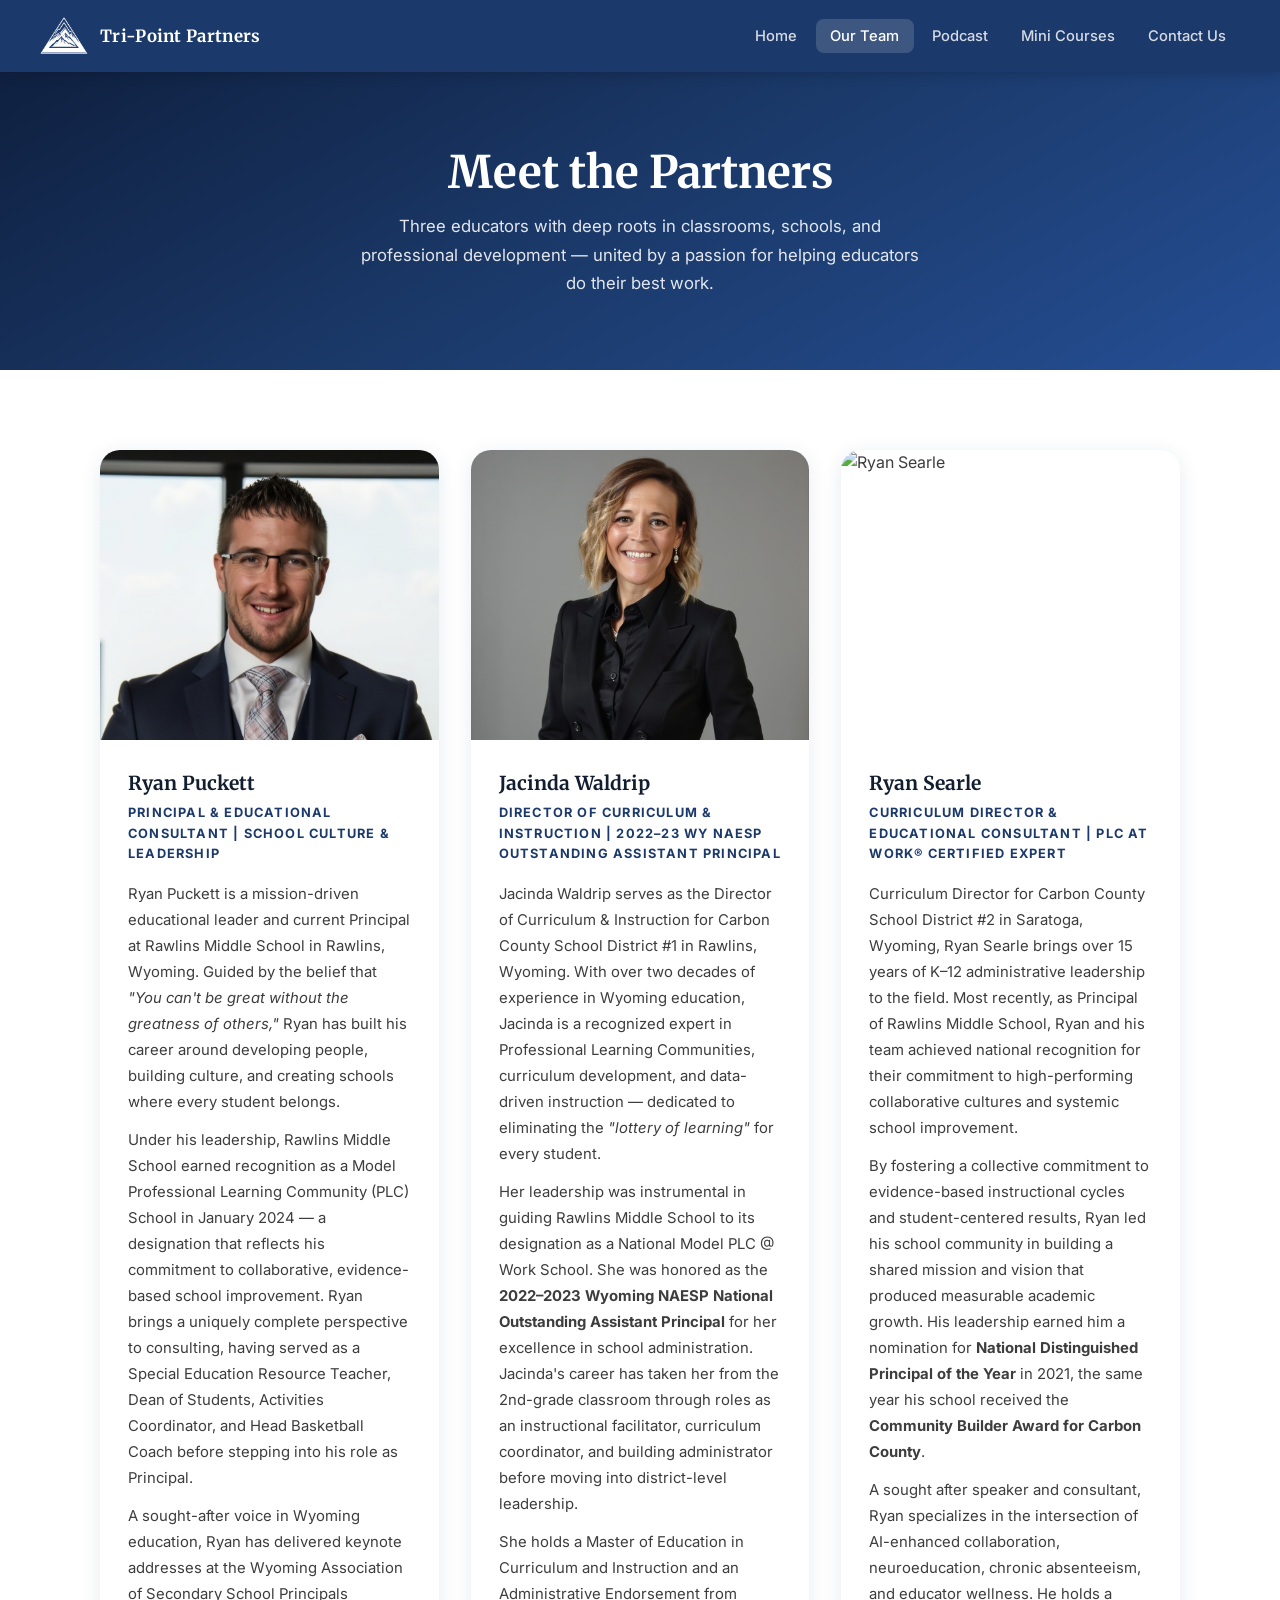
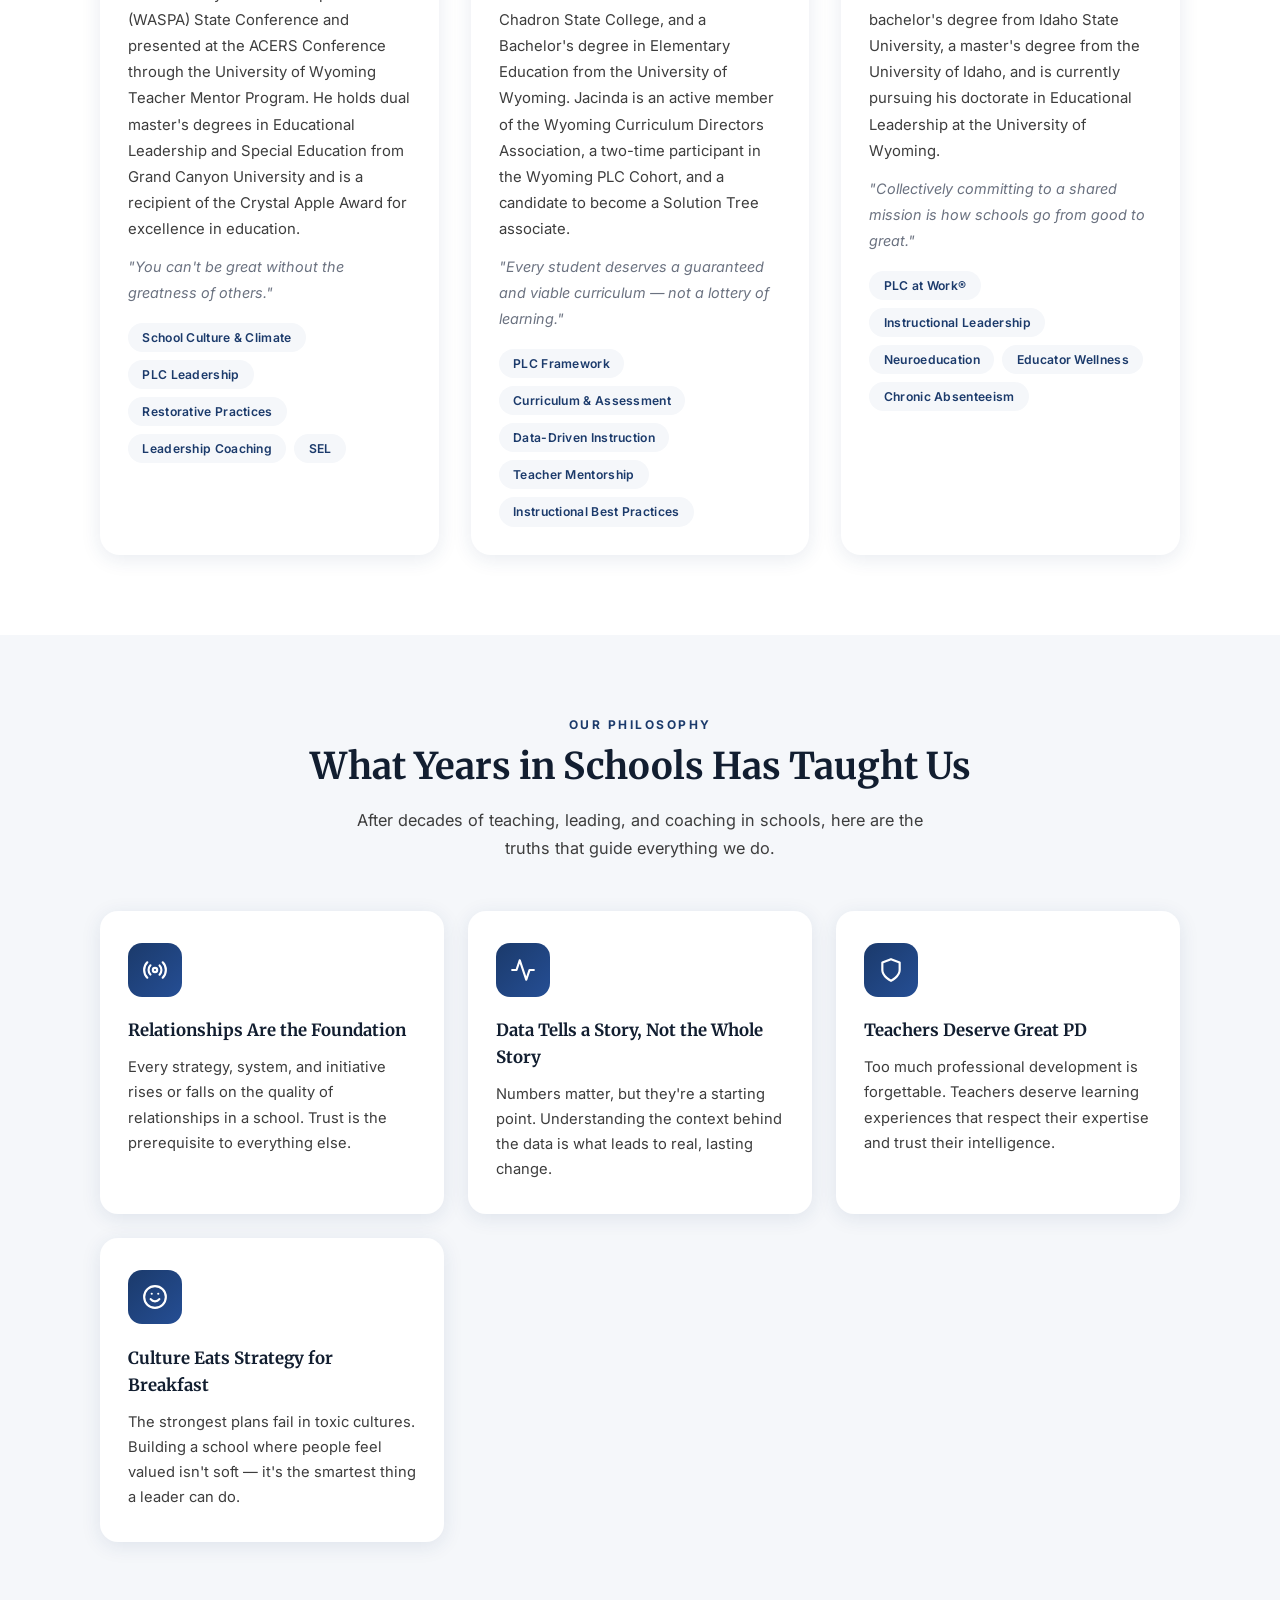
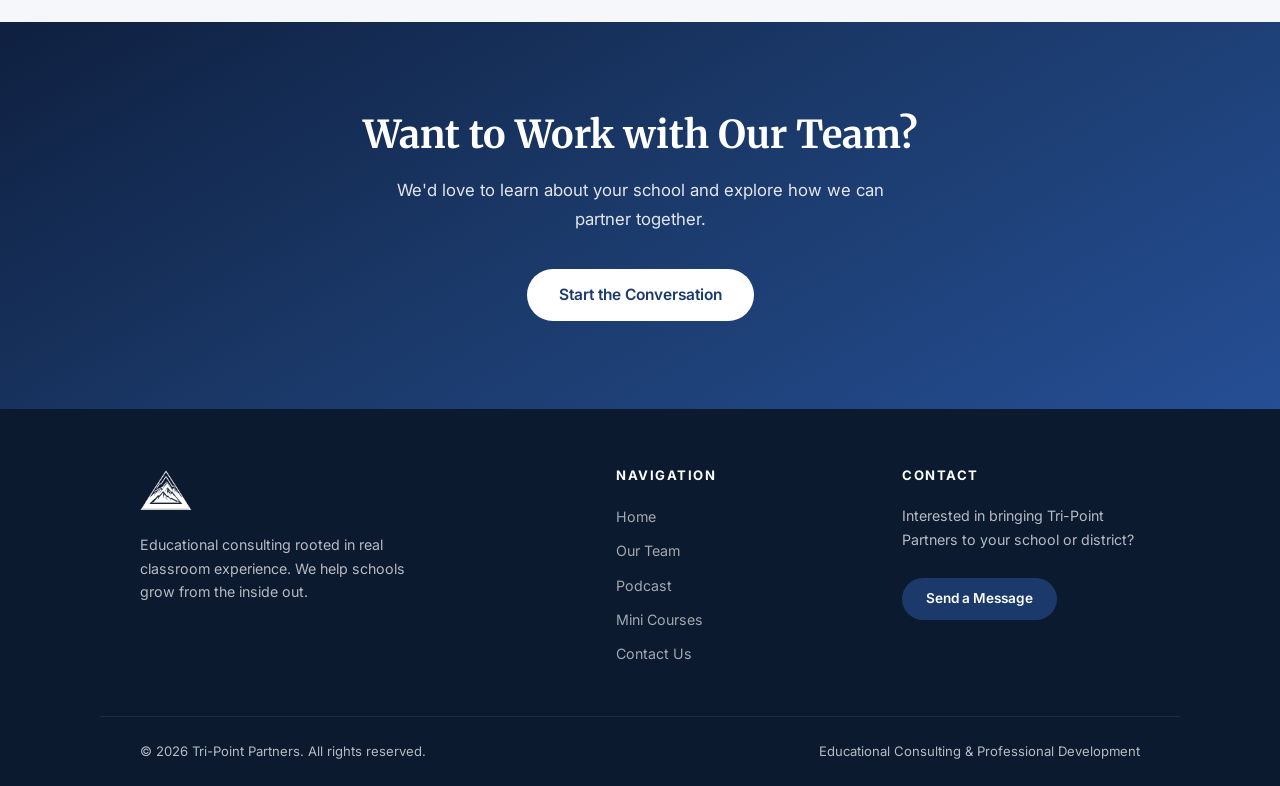
==== commit aefc2e1b: "Updated Ryan Searle bio" ====
--- a/bios.html
+++ b/bios.html
@@ -100,13 +100,13 @@
             <h3>Ryan Searle</h3>
             <span class="bio-card-role">Curriculum Director &amp; Educational Consultant | PLC at Work® Certified Expert</span>
             <p>
-              Ryan Searle is the Curriculum Director for Carbon County School District #2 in Saratoga, Wyoming. With over 15 years of K–12 administration experience at both the elementary and secondary levels, Ryan most recently served as Principal of Rawlins Middle School — where he and his team achieved the prestigious designation of a Model Professional Learning Communities (PLC) at Work® School in 2024.
-            </p>
-            <p style="margin-top: 0.75rem;">
-              By collectively committing to the four critical questions and three big ideas of a PLC, Ryan led his school community in building a shared mission, vision, values, and goals that produced real, measurable results. In 2021, he was nominated for the <strong>National Distinguished Principal of the Year</strong> award, and that same year his school received the <strong>Community Builder Award for Carbon County</strong>.
-            </p>
-            <p style="margin-top: 0.75rem;">
-              A certified PLC at Work® expert, Ryan presents nationally on topics ranging from AI-enhanced PLCs and neuroeducation to chronic absenteeism and educator wellness. He holds a bachelor's degree in Spanish and Secondary Education from Idaho State University, a master's degree in Educational Administration from the University of Idaho, and is currently pursuing his doctorate in Educational Leadership at the University of Wyoming.
+              Curriculum Director for Carbon County School District #2 in Saratoga, Wyoming, Ryan Searle brings over 15 years of K–12 administrative leadership to the field. Most recently, as Principal of Rawlins Middle School, Ryan and his team achieved national recognition for their commitment to high-performing collaborative cultures and systemic school improvement.
+            </p>
+            <p style="margin-top: 0.75rem;">
+              By fostering a collective commitment to evidence-based instructional cycles and student-centered results, Ryan led his school community in building a shared mission and vision that produced measurable academic growth. His leadership earned him a nomination for <strong>National Distinguished Principal of the Year</strong> in 2021, the same year his school received the <strong>Community Builder Award for Carbon County</strong>.
+            </p>
+            <p style="margin-top: 0.75rem;">
+              A sought after speaker and consultant, Ryan specializes in the intersection of AI-enhanced collaboration, neuroeducation, chronic absenteeism, and educator wellness. He holds a bachelor's degree from Idaho State University, a master's degree from the University of Idaho, and is currently pursuing his doctorate in Educational Leadership at the University of Wyoming.
             </p>
             <p style="margin-top: 0.75rem;">
               <em style="font-size: 0.9rem; color: #6b7280;">"Collectively committing to a shared mission is how schools go from good to great."</em>
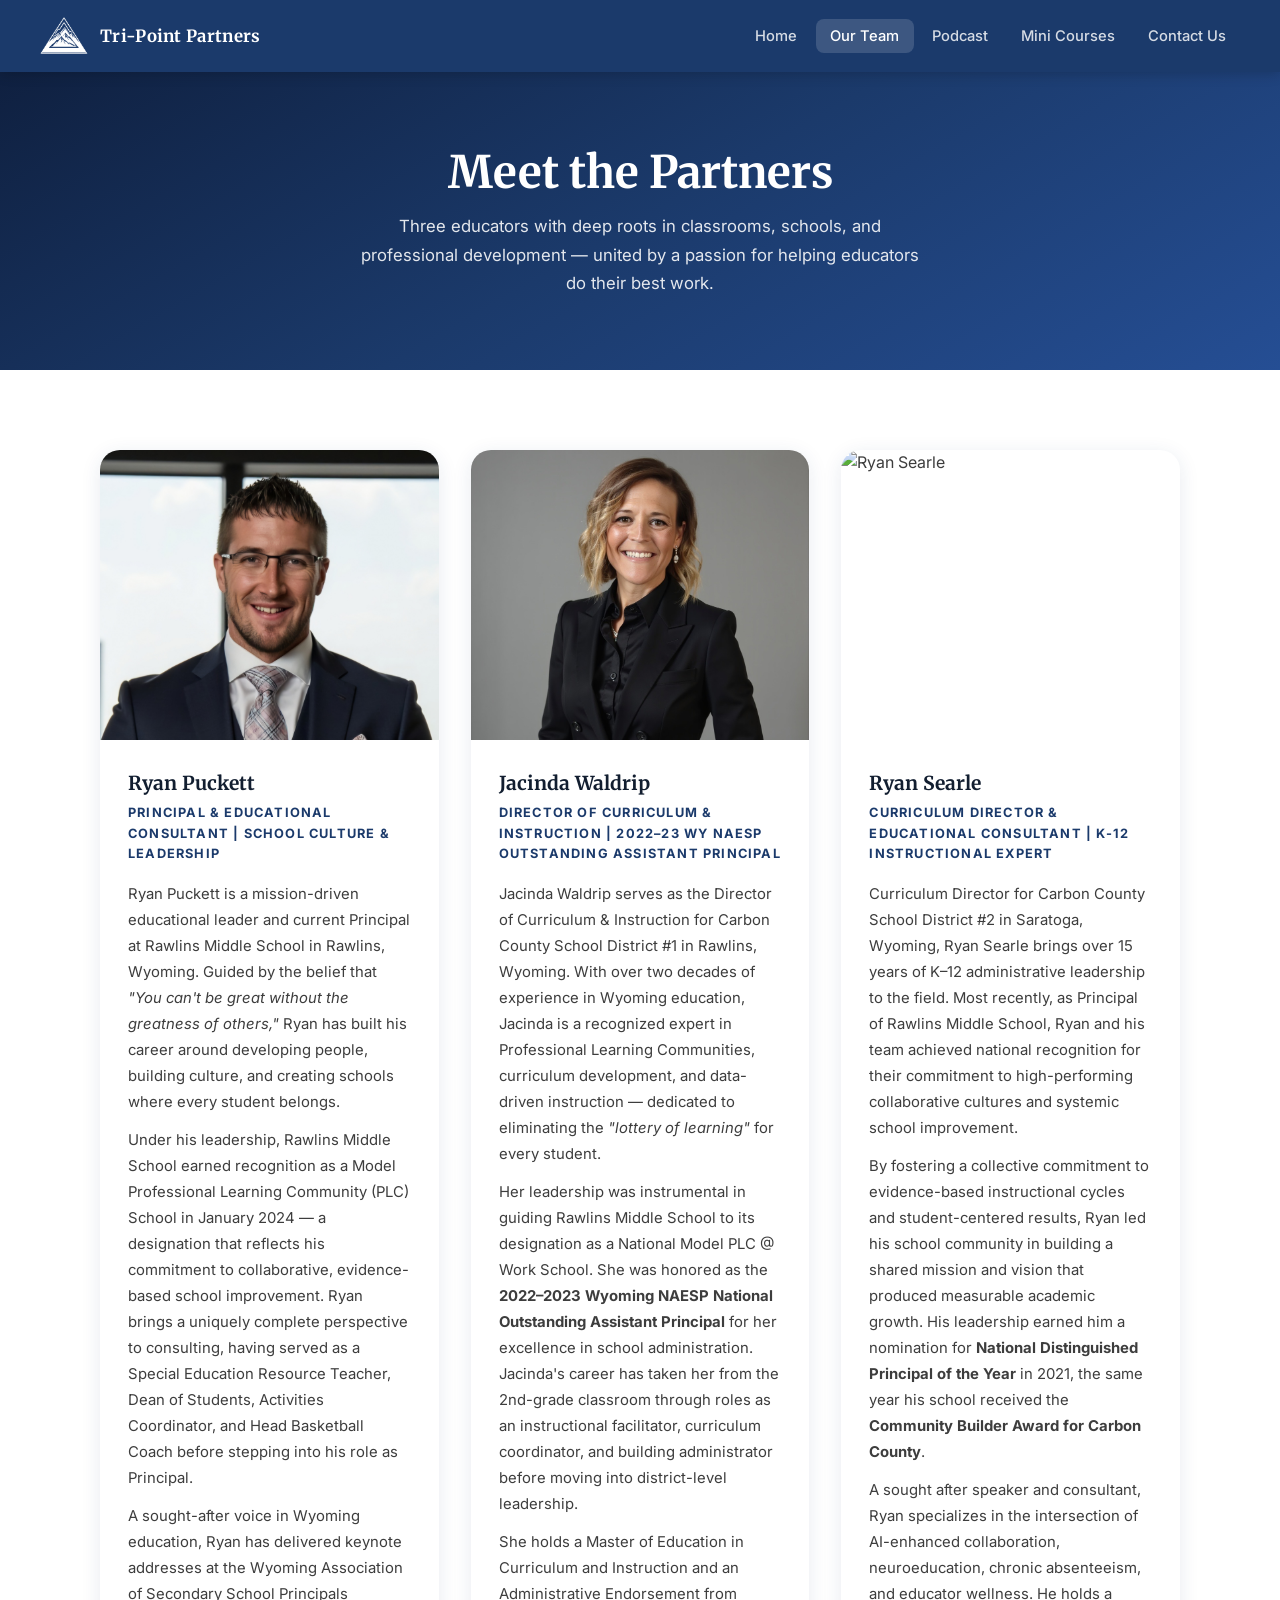
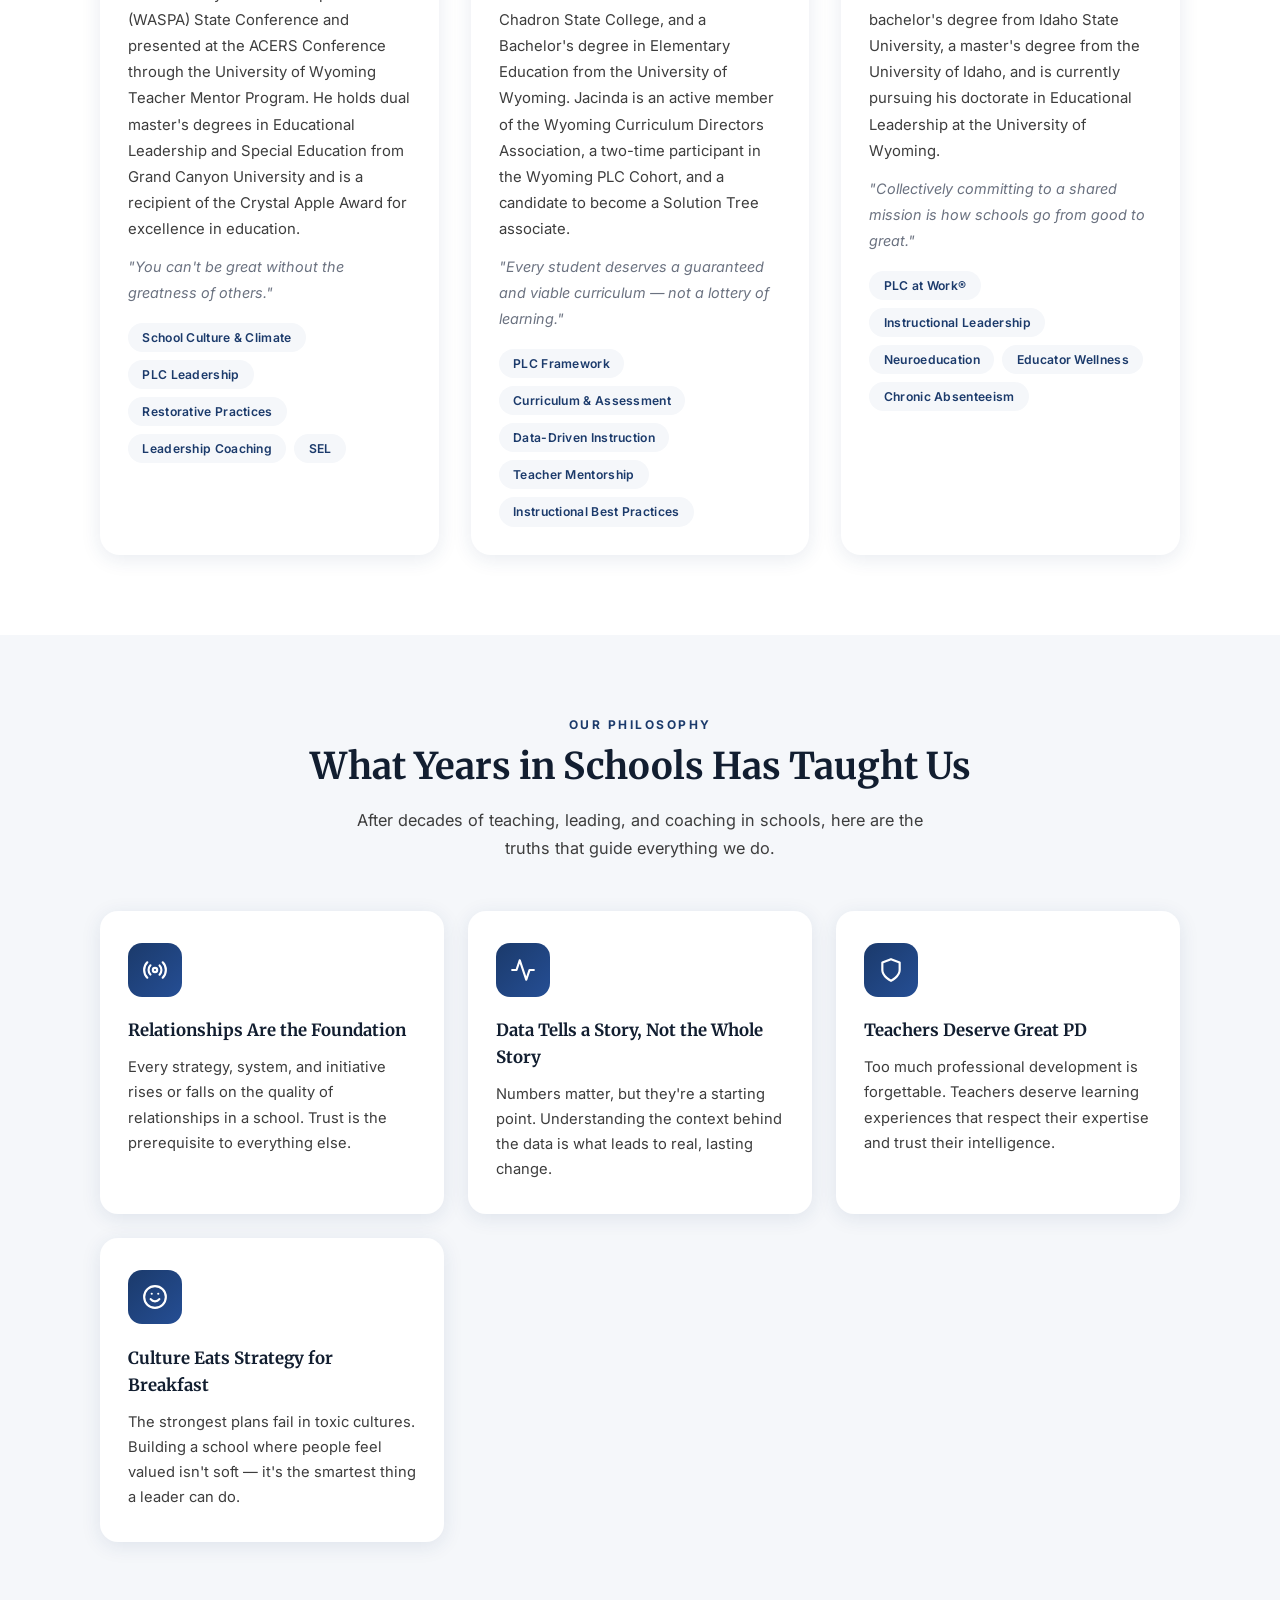
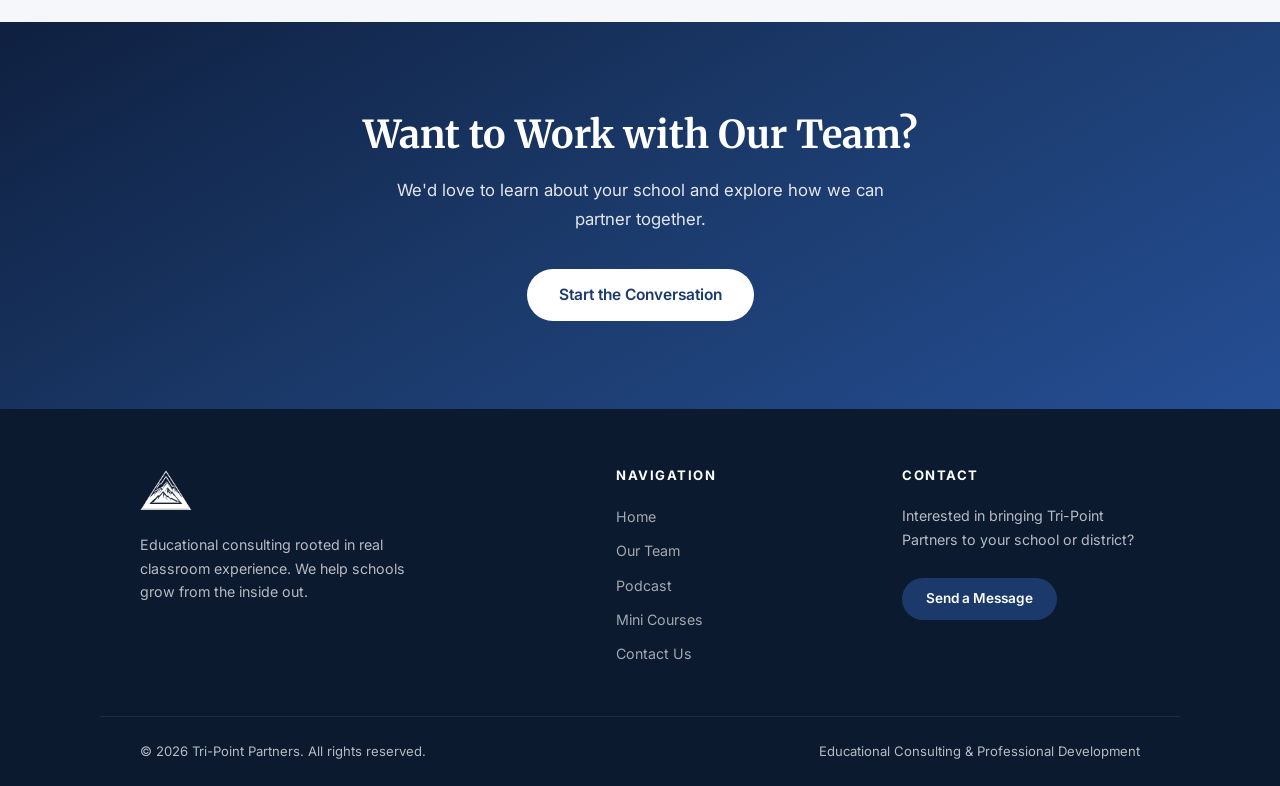
==== commit 4191d12b: "Update bio role for Ryan Searle" ====
--- a/bios.html
+++ b/bios.html
@@ -98,7 +98,7 @@
           <img src="images/Gemini_Generated_Image_mda62rmda62rmda6.png" alt="Ryan Searle" />
           <div class="bio-card-body">
             <h3>Ryan Searle</h3>
-            <span class="bio-card-role">Curriculum Director &amp; Educational Consultant | PLC at Work® Certified Expert</span>
+            <span class="bio-card-role">Curriculum Director &amp; Educational Consultant | K-12 Instructional Expert</span>
             <p>
               Curriculum Director for Carbon County School District #2 in Saratoga, Wyoming, Ryan Searle brings over 15 years of K–12 administrative leadership to the field. Most recently, as Principal of Rawlins Middle School, Ryan and his team achieved national recognition for their commitment to high-performing collaborative cultures and systemic school improvement.
             </p>
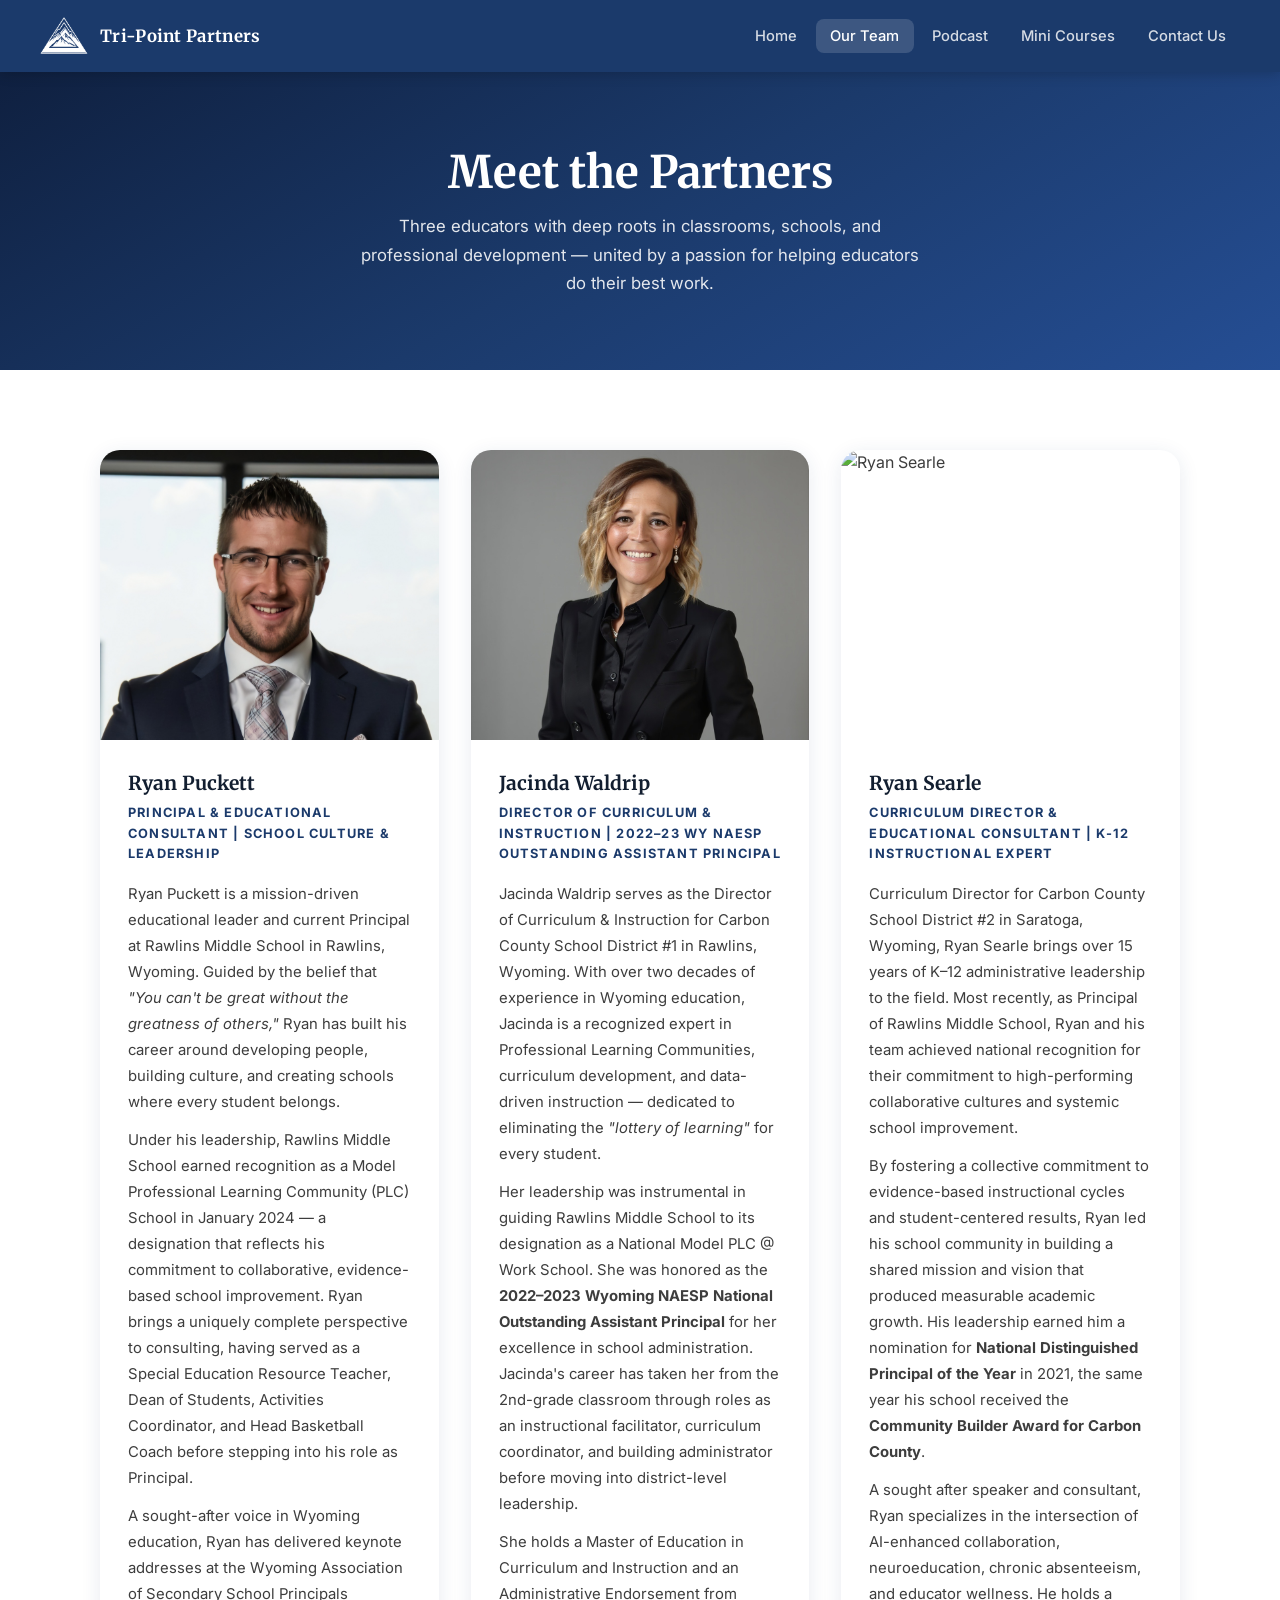
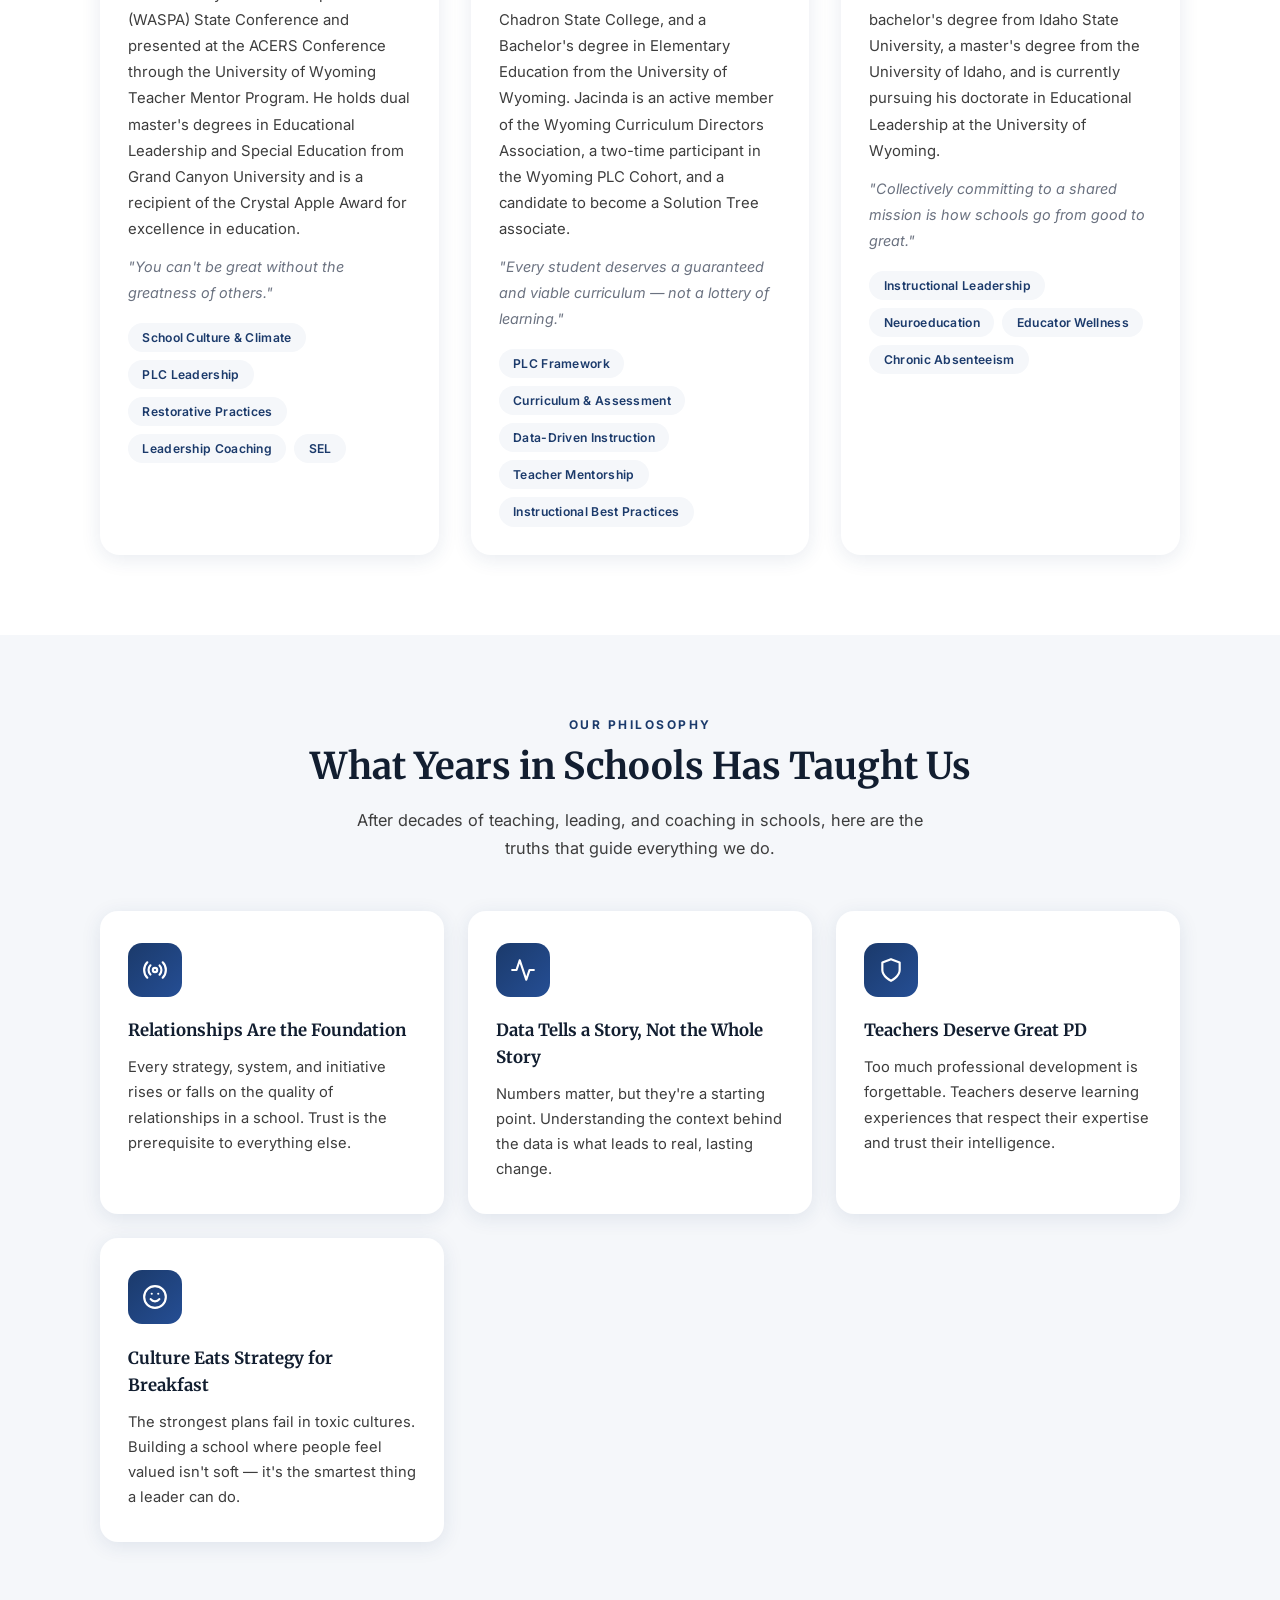
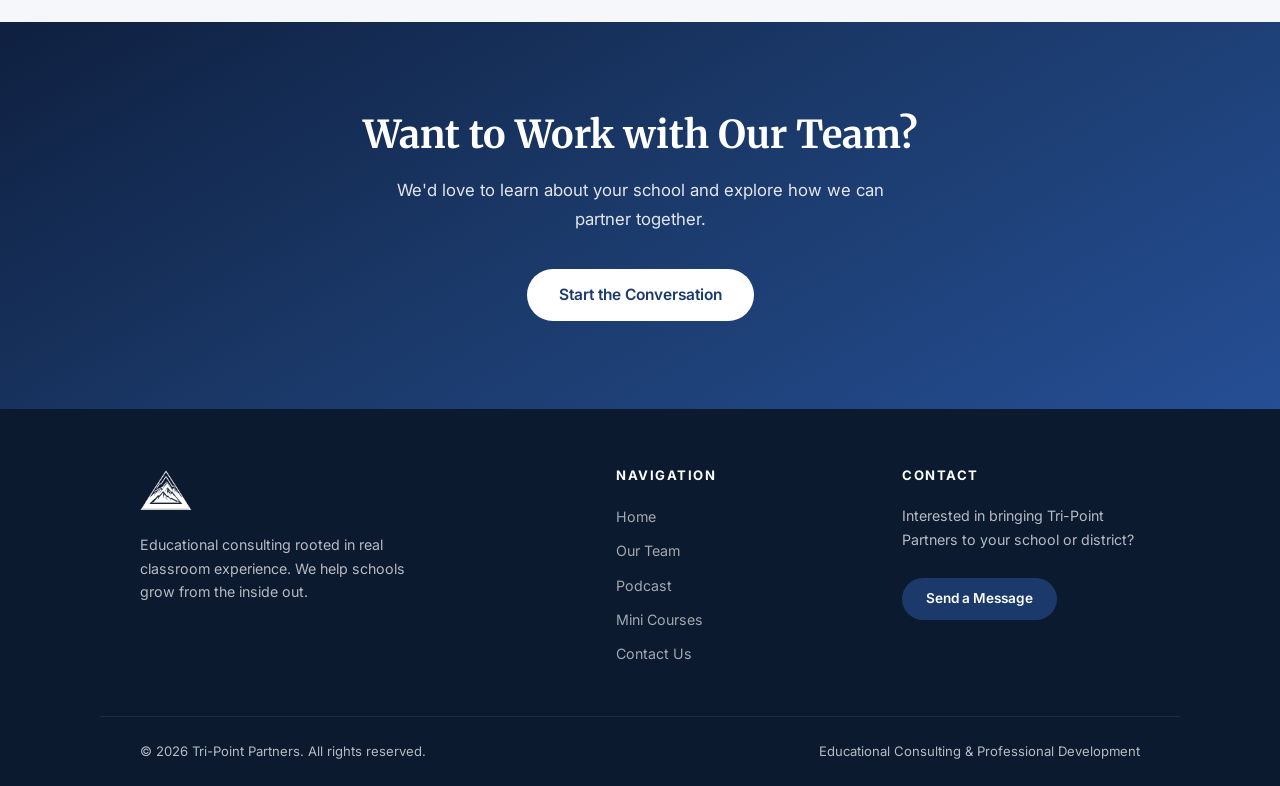
==== commit 36f34989: "Removed all instances of PLC at work expert" ====
--- a/bios.html
+++ b/bios.html
@@ -95,7 +95,7 @@
 
         <!-- Ryan Searle -->
         <div class="bio-card">
-          <img src="images/Gemini_Generated_Image_mda62rmda62rmda6.png" alt="Ryan Searle" />
+          <img src="images/Ryan.png" alt="Ryan Searle" />
           <div class="bio-card-body">
             <h3>Ryan Searle</h3>
             <span class="bio-card-role">Curriculum Director &amp; Educational Consultant | K-12 Instructional Expert</span>
@@ -112,7 +112,6 @@
               <em style="font-size: 0.9rem; color: #6b7280;">"Collectively committing to a shared mission is how schools go from good to great."</em>
             </p>
             <div class="bio-tags">
-              <span class="tag">PLC at Work®</span>
               <span class="tag">Instructional Leadership</span>
               <span class="tag">Neuroeducation</span>
               <span class="tag">Educator Wellness</span>
